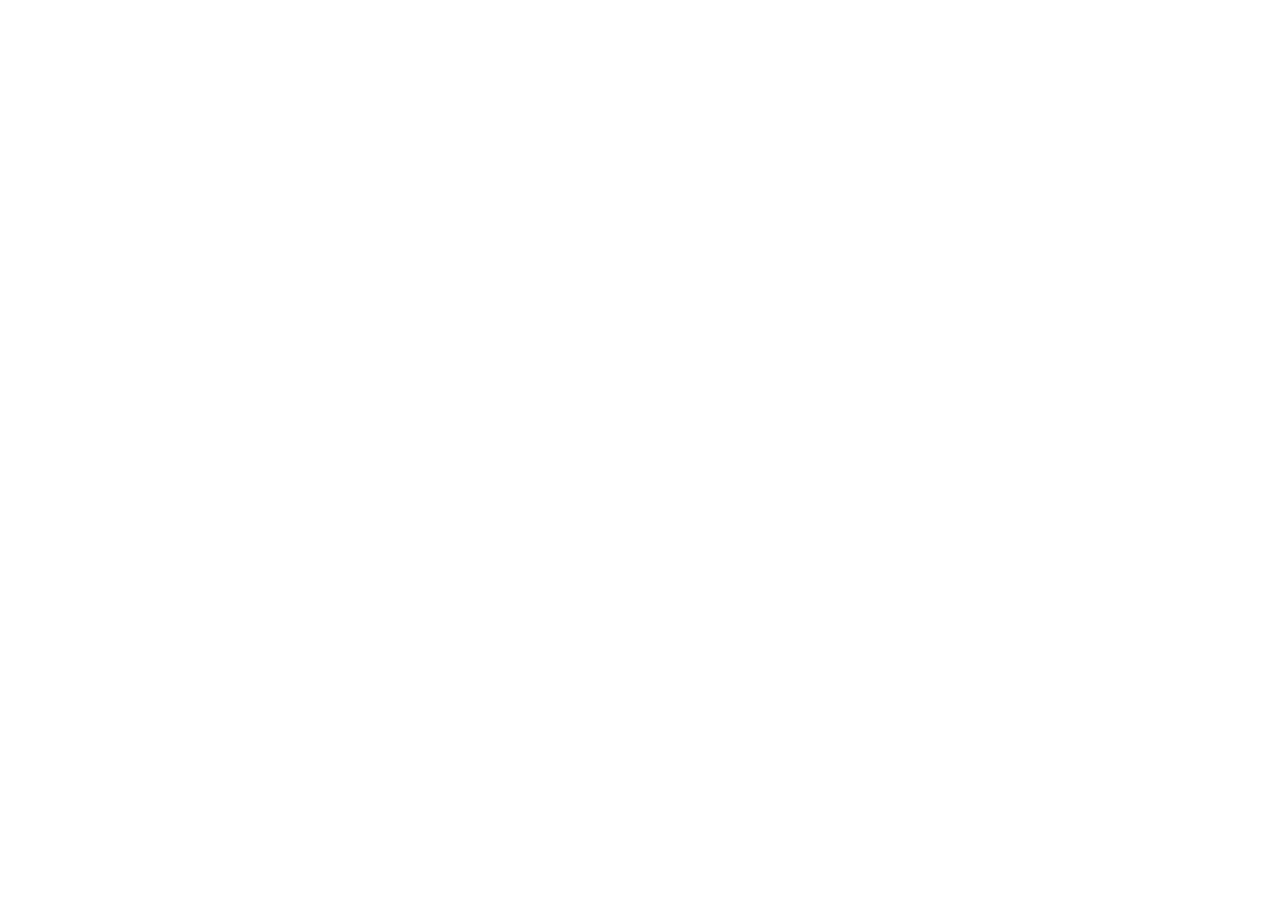
==== 4/index.html @ cce2f32e "Add files via upload" ====
<!doctype html>
<html lang="ko">
  <head>
    <meta charset="UTF-8" />
    <meta name="viewport" content="width=device-width, initial-scale=1.0, maximum-scale=1.0, user-scalable=no" />
    <title>청기백기 대작전 - 웹캠 포즈 게임</title>
    <meta name="description" content="웹캠으로 몸을 인식해서 즐기는 실시간 예능 스타일 청기백기 게임!" />
    <meta property="og:title" content="청기백기 대작전 - 웹캠 포즈 게임" />
    <meta property="og:description" content="웹캠으로 몸을 인식해서 즐기는 실시간 예능 스타일 청기백기 게임!" />
    <meta property="og:type" content="website" />
    <meta name="twitter:card" content="summary_large_image" />
    <link rel="preconnect" href="https://fonts.googleapis.com" />
    <link rel="preconnect" href="https://fonts.gstatic.com" crossorigin />
    <link
      href="https://fonts.googleapis.com/css2?family=Black+Han+Sans&family=Jua&display=swap"
      rel="stylesheet"
    />
    <script type="module" crossorigin src="/assets/index-h2Vyte7o.js"></script>
    <link rel="stylesheet" crossorigin href="/assets/index-Bbws4haW.css">
  </head>
  <body class="bg-slate-950 text-white antialiased overflow-hidden">
    <div id="root"></div>
  </body>
</html>
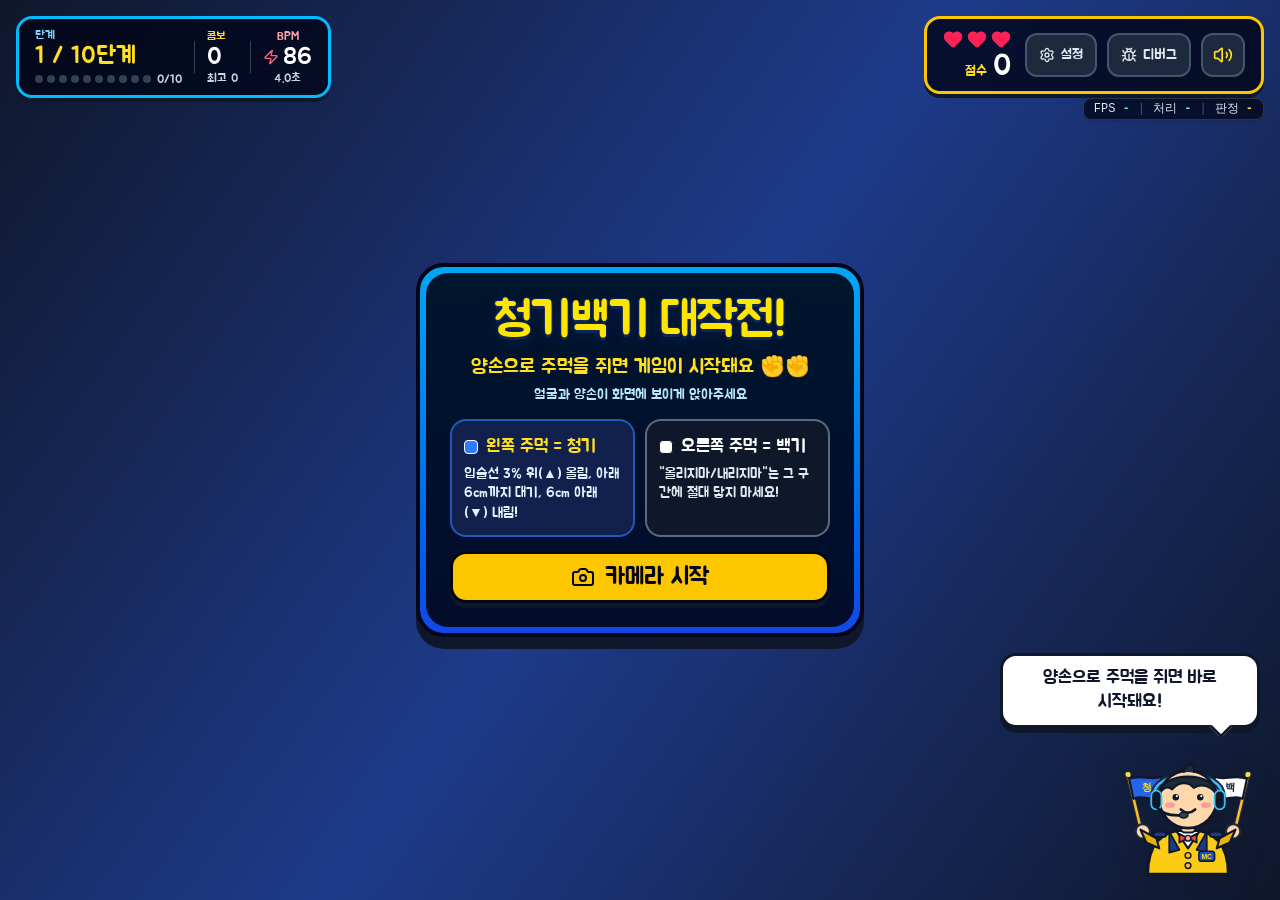
==== commit df7c363f: "Add files via upload" ====
--- a/4/index.html
+++ b/4/index.html
@@ -15,8 +15,8 @@
       href="https://fonts.googleapis.com/css2?family=Black+Han+Sans&family=Jua&display=swap"
       rel="stylesheet"
     />
-    <script type="module" crossorigin src="/assets/index-h2Vyte7o.js"></script>
-    <link rel="stylesheet" crossorigin href="/assets/index-Bbws4haW.css">
+    <script type="module" crossorigin src="./assets/index-h2Vyte7o.js"></script>
+    <link rel="stylesheet" crossorigin href="./assets/index-Bbws4haW.css">
   </head>
   <body class="bg-slate-950 text-white antialiased overflow-hidden">
     <div id="root"></div>
--- a/4/assets/index-Bbws4haW.css
+++ b/4/assets/index-Bbws4haW.css
@@ -0,0 +1,2 @@
+/*! tailwindcss v4.3.5 | MIT License | https://tailwindcss.com */
+@layer properties{@supports (((-webkit-hyphens:none)) and (not (margin-trim:block))) or ((-moz-orient:inline) and (not (color:rgb(from red r g b)))){*,:before,:after,::backdrop{--tw-scale-x:1;--tw-scale-y:1;--tw-scale-z:1;--tw-rotate-x:initial;--tw-rotate-y:initial;--tw-rotate-z:initial;--tw-skew-x:initial;--tw-skew-y:initial;--tw-space-y-reverse:0;--tw-border-style:solid;--tw-gradient-position:initial;--tw-gradient-from:#0000;--tw-gradient-via:#0000;--tw-gradient-to:#0000;--tw-gradient-stops:initial;--tw-gradient-via-stops:initial;--tw-gradient-from-position:0%;--tw-gradient-via-position:50%;--tw-gradient-to-position:100%;--tw-leading:initial;--tw-font-weight:initial;--tw-tracking:initial;--tw-ordinal:initial;--tw-slashed-zero:initial;--tw-numeric-figure:initial;--tw-numeric-spacing:initial;--tw-numeric-fraction:initial;--tw-shadow:0 0 #0000;--tw-shadow-color:initial;--tw-shadow-alpha:100%;--tw-inset-shadow:0 0 #0000;--tw-inset-shadow-color:initial;--tw-inset-shadow-alpha:100%;--tw-ring-color:initial;--tw-ring-shadow:0 0 #0000;--tw-inset-ring-color:initial;--tw-inset-ring-shadow:0 0 #0000;--tw-ring-inset:initial;--tw-ring-offset-width:0px;--tw-ring-offset-color:#fff;--tw-ring-offset-shadow:0 0 #0000;--tw-blur:initial;--tw-brightness:initial;--tw-contrast:initial;--tw-grayscale:initial;--tw-hue-rotate:initial;--tw-invert:initial;--tw-opacity:initial;--tw-saturate:initial;--tw-sepia:initial;--tw-drop-shadow:initial;--tw-drop-shadow-color:initial;--tw-drop-shadow-alpha:100%;--tw-drop-shadow-size:initial;--tw-backdrop-blur:initial;--tw-backdrop-brightness:initial;--tw-backdrop-contrast:initial;--tw-backdrop-grayscale:initial;--tw-backdrop-hue-rotate:initial;--tw-backdrop-invert:initial;--tw-backdrop-opacity:initial;--tw-backdrop-saturate:initial;--tw-backdrop-sepia:initial;--tw-duration:initial;--tw-translate-x:0;--tw-translate-y:0;--tw-translate-z:0}}}@layer theme{:root,:host{--font-sans:-apple-system, BlinkMacSystemFont, "Segoe UI", Roboto, "Helvetica Neue", "Noto Sans", Arial, sans-serif, "Apple Color Emoji", "Segoe UI Emoji", "Segoe UI Symbol", "Noto Color Emoji";--font-mono:ui-monospace, SFMono-Regular, Menlo, Monaco, Consolas, "Liberation Mono", "Courier New", monospace;--color-red-500:oklch(63.7% .237 25.331);--color-orange-400:oklch(75% .183 55.934);--color-orange-500:oklch(70.5% .213 47.604);--color-amber-200:oklch(92.4% .12 95.746);--color-amber-300:oklch(87.9% .169 91.605);--color-amber-400:oklch(82.8% .189 84.429);--color-amber-500:oklch(76.9% .188 70.08);--color-amber-950:oklch(27.9% .077 45.635);--color-yellow-300:oklch(90.5% .182 98.111);--color-yellow-400:oklch(85.2% .199 91.936);--color-lime-400:oklch(84.1% .238 128.85);--color-emerald-300:oklch(84.5% .143 164.978);--color-emerald-400:oklch(76.5% .177 163.223);--color-emerald-500:oklch(69.6% .17 162.48);--color-emerald-950:oklch(26.2% .051 172.552);--color-teal-200:oklch(91% .096 180.426);--color-teal-300:oklch(85.5% .138 181.071);--color-cyan-300:oklch(86.5% .127 207.078);--color-sky-100:oklch(95.1% .026 236.824);--color-sky-200:oklch(90.1% .058 230.902);--color-sky-300:oklch(82.8% .111 230.318);--color-sky-400:oklch(74.6% .16 232.661);--color-sky-500:oklch(68.5% .169 237.323);--color-sky-950:oklch(29.3% .066 243.157);--color-blue-400:oklch(70.7% .165 254.624);--color-blue-500:oklch(62.3% .214 259.815);--color-blue-600:oklch(54.6% .245 262.881);--color-blue-700:oklch(48.8% .243 264.376);--color-blue-950:oklch(28.2% .091 267.935);--color-rose-200:oklch(89.2% .058 10.001);--color-rose-300:oklch(81% .117 11.638);--color-rose-400:oklch(71.2% .194 13.428);--color-rose-500:oklch(64.5% .246 16.439);--color-rose-600:oklch(58.6% .253 17.585);--color-rose-700:oklch(51.4% .222 16.935);--color-rose-950:oklch(27.1% .105 12.094);--color-slate-100:oklch(96.8% .007 247.896);--color-slate-200:oklch(92.9% .013 255.508);--color-slate-300:oklch(86.9% .022 252.894);--color-slate-400:oklch(70.4% .04 256.788);--color-slate-600:oklch(44.6% .043 257.281);--color-slate-700:oklch(37.2% .044 257.287);--color-slate-800:oklch(27.9% .041 260.031);--color-slate-900:oklch(20.8% .042 265.755);--color-slate-950:oklch(12.9% .042 264.695);--color-white:#fff;--spacing:.25rem;--container-md:28rem;--text-xs:.75rem;--text-xs--line-height:calc(1 / .75);--text-sm:.875rem;--text-sm--line-height:calc(1.25 / .875);--text-base:1rem;--text-base--line-height:calc(1.5 / 1);--text-lg:1.125rem;--text-lg--line-height:calc(1.75 / 1.125);--text-xl:1.25rem;--text-xl--line-height:calc(1.75 / 1.25);--text-2xl:1.5rem;--text-2xl--line-height:calc(2 / 1.5);--text-3xl:1.875rem;--text-3xl--line-height:calc(2.25 / 1.875);--text-4xl:2.25rem;--text-4xl--line-height:calc(2.5 / 2.25);--text-5xl:3rem;--text-5xl--line-height:1;--text-6xl:3.75rem;--text-6xl--line-height:1;--text-7xl:4.5rem;--text-7xl--line-height:1;--text-8xl:6rem;--text-8xl--line-height:1;--font-weight-bold:700;--tracking-tight:-.025em;--tracking-wide:.025em;--leading-tight:1.25;--leading-snug:1.375;--radius-lg:.5rem;--radius-xl:.75rem;--radius-2xl:1rem;--radius-3xl:1.5rem;--animate-pulse:pulse 2s cubic-bezier(.4, 0, .6, 1) infinite;--blur-sm:8px;--blur-md:12px;--default-transition-duration:.15s;--default-transition-timing-function:cubic-bezier(.4, 0, .2, 1);--default-font-family:var(--font-sans);--default-mono-font-family:var(--font-mono)}}@layer base{*,:after,:before,::backdrop{box-sizing:border-box;border:0 solid;margin:0;padding:0}::file-selector-button{box-sizing:border-box;border:0 solid;margin:0;padding:0}html,:host{-webkit-text-size-adjust:100%;tab-size:4;line-height:1.5;font-family:var(--default-font-family,-apple-system, BlinkMacSystemFont, "Segoe UI", Roboto, "Helvetica Neue", "Noto Sans", Arial, sans-serif, "Apple Color Emoji", "Segoe UI Emoji", "Segoe UI Symbol", "Noto Color Emoji");font-feature-settings:var(--default-font-feature-settings,normal);font-variation-settings:var(--default-font-variation-settings,normal);-webkit-tap-highlight-color:transparent}hr{height:0;color:inherit;border-top-width:1px}abbr:where([title]){-webkit-text-decoration:underline dotted;text-decoration:underline dotted}h1,h2,h3,h4,h5,h6{font-size:inherit;font-weight:inherit}a{color:inherit;-webkit-text-decoration:inherit;-webkit-text-decoration:inherit;-webkit-text-decoration:inherit;-webkit-text-decoration:inherit;text-decoration:inherit}b,strong{font-weight:bolder}code,kbd,samp,pre{font-family:var(--default-mono-font-family,ui-monospace, SFMono-Regular, Menlo, Monaco, Consolas, "Liberation Mono", "Courier New", monospace);font-feature-settings:var(--default-mono-font-feature-settings,normal);font-variation-settings:var(--default-mono-font-variation-settings,normal);font-size:1em}small{font-size:80%}sub,sup{vertical-align:baseline;font-size:75%;line-height:0;position:relative}sub{bottom:-.25em}sup{top:-.5em}table{text-indent:0;border-color:inherit;border-collapse:collapse}:-moz-focusring:where(:not(iframe)){outline:auto}progress{vertical-align:baseline}summary{display:list-item}ol,ul,menu{list-style:none}img,svg,video,canvas,audio,iframe,embed,object{vertical-align:middle;display:block}img,video{max-width:100%;height:auto}button,input,select,optgroup,textarea{font:inherit;font-feature-settings:inherit;font-variation-settings:inherit;letter-spacing:inherit;color:inherit;opacity:1;background-color:#0000;border-radius:0}::file-selector-button{font:inherit;font-feature-settings:inherit;font-variation-settings:inherit;letter-spacing:inherit;color:inherit;opacity:1;background-color:#0000;border-radius:0}:where(select:is([multiple],[size])) optgroup{font-weight:bolder}:where(select:is([multiple],[size])) optgroup option{padding-inline-start:20px}::file-selector-button{margin-inline-end:4px}::placeholder{opacity:1}@supports (not ((-webkit-appearance:-apple-pay-button))) or (contain-intrinsic-size:1px){::placeholder{color:currentColor}@supports (color:color-mix(in lab, red, red)){::placeholder{color:color-mix(in oklab, currentcolor 50%, transparent)}}}textarea{resize:vertical}::-webkit-search-decoration{-webkit-appearance:none}::-webkit-date-and-time-value{min-height:1lh;text-align:inherit}::-webkit-datetime-edit{display:inline-flex}::-webkit-datetime-edit-fields-wrapper{padding:0}::-webkit-datetime-edit{padding-block:0}::-webkit-datetime-edit-year-field{padding-block:0}::-webkit-datetime-edit-month-field{padding-block:0}::-webkit-datetime-edit-day-field{padding-block:0}::-webkit-datetime-edit-hour-field{padding-block:0}::-webkit-datetime-edit-minute-field{padding-block:0}::-webkit-datetime-edit-second-field{padding-block:0}::-webkit-datetime-edit-millisecond-field{padding-block:0}::-webkit-datetime-edit-meridiem-field{padding-block:0}::-webkit-calendar-picker-indicator{line-height:1}:-moz-ui-invalid{box-shadow:none}button,input:where([type=button],[type=reset],[type=submit]){appearance:button}::file-selector-button{appearance:button}::-webkit-inner-spin-button{height:auto}::-webkit-outer-spin-button{height:auto}[hidden]:where(:not([hidden=until-found])){display:none!important}body{touch-action:manipulation;margin:0;padding:0;font-family:Jua,-apple-system,BlinkMacSystemFont,sans-serif;overflow:hidden}}@layer components;@layer utilities{.pointer-events-auto{pointer-events:auto}.pointer-events-none{pointer-events:none}.sr-only{clip-path:inset(50%);white-space:nowrap;border-width:0;width:1px;height:1px;margin:-1px;padding:0;position:absolute;overflow:hidden}.absolute{position:absolute}.relative{position:relative}.inset-0{inset:0}.inset-x-0{inset-inline:0}.top-0{top:0}.top-24{top:calc(var(--spacing) * 24)}.top-36{top:calc(var(--spacing) * 36)}.top-44{top:calc(var(--spacing) * 44)}.top-\[22rem\]{top:22rem}.right-2{right:calc(var(--spacing) * 2)}.right-3{right:calc(var(--spacing) * 3)}.right-7{right:calc(var(--spacing) * 7)}.-bottom-2\.5{bottom:calc(var(--spacing) * -2.5)}.bottom-2{bottom:calc(var(--spacing) * 2)}.z-20{z-index:20}.z-30{z-index:30}.z-40{z-index:40}.mx-auto{margin-inline:auto}.my-1{margin-block:var(--spacing)}.my-1\.5{margin-block:calc(var(--spacing) * 1.5)}.mt-0\.5{margin-top:calc(var(--spacing) * .5)}.mt-1{margin-top:var(--spacing)}.mt-2{margin-top:calc(var(--spacing) * 2)}.mr-0\.5{margin-right:calc(var(--spacing) * .5)}.mb-0\.5{margin-bottom:calc(var(--spacing) * .5)}.mb-1{margin-bottom:var(--spacing)}.mb-1\.5{margin-bottom:calc(var(--spacing) * 1.5)}.mb-2{margin-bottom:calc(var(--spacing) * 2)}.mb-3{margin-bottom:calc(var(--spacing) * 3)}.ml-0\.5{margin-left:calc(var(--spacing) * .5)}.block{display:block}.flex{display:flex}.grid{display:grid}.hidden{display:none}.inline-block{display:inline-block}.inline-flex{display:inline-flex}.h-1\.5{height:calc(var(--spacing) * 1.5)}.h-3{height:calc(var(--spacing) * 3)}.h-3\.5{height:calc(var(--spacing) * 3.5)}.h-4{height:calc(var(--spacing) * 4)}.h-5{height:calc(var(--spacing) * 5)}.h-6{height:calc(var(--spacing) * 6)}.h-7{height:calc(var(--spacing) * 7)}.h-8{height:calc(var(--spacing) * 8)}.h-9{height:calc(var(--spacing) * 9)}.h-14{height:calc(var(--spacing) * 14)}.h-16{height:calc(var(--spacing) * 16)}.h-24{height:calc(var(--spacing) * 24)}.h-dvh{height:100dvh}.h-full{height:100%}.h-px{height:1px}.max-h-60{max-height:calc(var(--spacing) * 60)}.max-h-\[66vh\]{max-height:66vh}.min-h-\[40px\]{min-height:40px}.min-h-\[46px\]{min-height:46px}.min-h-\[48px\]{min-height:48px}.min-h-\[52px\]{min-height:52px}.min-h-\[54px\]{min-height:54px}.w-1\.5{width:calc(var(--spacing) * 1.5)}.w-3\.5{width:calc(var(--spacing) * 3.5)}.w-4{width:calc(var(--spacing) * 4)}.w-5{width:calc(var(--spacing) * 5)}.w-6{width:calc(var(--spacing) * 6)}.w-7{width:calc(var(--spacing) * 7)}.w-8{width:calc(var(--spacing) * 8)}.w-9{width:calc(var(--spacing) * 9)}.w-14{width:calc(var(--spacing) * 14)}.w-16{width:calc(var(--spacing) * 16)}.w-24{width:calc(var(--spacing) * 24)}.w-76{width:calc(var(--spacing) * 76)}.w-\[88\%\]{width:88%}.w-\[min\(92vw\,420px\)\]{width:min(92vw,420px)}.w-full{width:100%}.w-px{width:1px}.w-screen{width:100vw}.max-w-\[180px\]{max-width:180px}.max-w-\[440px\]{max-width:440px}.max-w-\[640px\]{max-width:640px}.max-w-\[1440px\]{max-width:1440px}.max-w-md{max-width:var(--container-md)}.min-w-\[40px\]{min-width:40px}.min-w-\[54px\]{min-width:54px}.flex-1{flex:1}.shrink-0{flex-shrink:0}.scale-90{--tw-scale-x:90%;--tw-scale-y:90%;--tw-scale-z:90%;scale:var(--tw-scale-x) var(--tw-scale-y)}.scale-100{--tw-scale-x:100%;--tw-scale-y:100%;--tw-scale-z:100%;scale:var(--tw-scale-x) var(--tw-scale-y)}.scale-125{--tw-scale-x:125%;--tw-scale-y:125%;--tw-scale-z:125%;scale:var(--tw-scale-x) var(--tw-scale-y)}.-rotate-90{rotate:-90deg}.rotate-45{rotate:45deg}.transform{transform:var(--tw-rotate-x, ) var(--tw-rotate-y, ) var(--tw-rotate-z, ) var(--tw-skew-x, ) var(--tw-skew-y, )}.animate-pulse{animation:var(--animate-pulse)}.cursor-pointer{cursor:pointer}.grid-cols-2{grid-template-columns:repeat(2,minmax(0,1fr))}.grid-cols-3{grid-template-columns:repeat(3,minmax(0,1fr))}.flex-col{flex-direction:column}.flex-wrap{flex-wrap:wrap}.items-baseline{align-items:baseline}.items-center{align-items:center}.items-end{align-items:flex-end}.items-start{align-items:flex-start}.justify-between{justify-content:space-between}.justify-center{justify-content:center}.gap-0\.5{gap:calc(var(--spacing) * .5)}.gap-1{gap:var(--spacing)}.gap-1\.5{gap:calc(var(--spacing) * 1.5)}.gap-2{gap:calc(var(--spacing) * 2)}.gap-2\.5{gap:calc(var(--spacing) * 2.5)}.gap-3{gap:calc(var(--spacing) * 3)}.gap-3\.5{gap:calc(var(--spacing) * 3.5)}:where(.space-y-0\.5>:not(:last-child)){--tw-space-y-reverse:0;margin-block-start:calc(calc(var(--spacing) * .5) * var(--tw-space-y-reverse));margin-block-end:calc(calc(var(--spacing) * .5) * calc(1 - var(--tw-space-y-reverse)))}:where(.space-y-1>:not(:last-child)){--tw-space-y-reverse:0;margin-block-start:calc(var(--spacing) * var(--tw-space-y-reverse));margin-block-end:calc(var(--spacing) * calc(1 - var(--tw-space-y-reverse)))}:where(.space-y-1\.5>:not(:last-child)){--tw-space-y-reverse:0;margin-block-start:calc(calc(var(--spacing) * 1.5) * var(--tw-space-y-reverse));margin-block-end:calc(calc(var(--spacing) * 1.5) * calc(1 - var(--tw-space-y-reverse)))}:where(.space-y-3>:not(:last-child)){--tw-space-y-reverse:0;margin-block-start:calc(calc(var(--spacing) * 3) * var(--tw-space-y-reverse));margin-block-end:calc(calc(var(--spacing) * 3) * calc(1 - var(--tw-space-y-reverse)))}.truncate{text-overflow:ellipsis;white-space:nowrap;overflow:hidden}.overflow-hidden{overflow:hidden}.overflow-visible{overflow:visible}.overflow-y-auto{overflow-y:auto}.rounded{border-radius:.25rem}.rounded-2xl{border-radius:var(--radius-2xl)}.rounded-3xl{border-radius:var(--radius-3xl)}.rounded-\[22px\]{border-radius:22px}.rounded-\[28px\]{border-radius:28px}.rounded-full{border-radius:2147483647px}.rounded-lg{border-radius:var(--radius-lg)}.rounded-xl{border-radius:var(--radius-xl)}.border{border-style:var(--tw-border-style);border-width:1px}.border-2{border-style:var(--tw-border-style);border-width:2px}.border-\[3px\]{border-style:var(--tw-border-style);border-width:3px}.border-\[4px\]{border-style:var(--tw-border-style);border-width:4px}.border-r-\[3px\]{border-right-style:var(--tw-border-style);border-right-width:3px}.border-b-\[3px\]{border-bottom-style:var(--tw-border-style);border-bottom-width:3px}.border-amber-400{border-color:var(--color-amber-400)}.border-amber-400\/60{border-color:#fcbb0099}@supports (color:color-mix(in lab, red, red)){.border-amber-400\/60{border-color:color-mix(in oklab, var(--color-amber-400) 60%, transparent)}}.border-amber-500{border-color:var(--color-amber-500)}.border-blue-500\/60{border-color:#3080ff99}@supports (color:color-mix(in lab, red, red)){.border-blue-500\/60{border-color:color-mix(in oklab, var(--color-blue-500) 60%, transparent)}}.border-emerald-400{border-color:var(--color-emerald-400)}.border-emerald-400\/60{border-color:#00d29499}@supports (color:color-mix(in lab, red, red)){.border-emerald-400\/60{border-color:color-mix(in oklab, var(--color-emerald-400) 60%, transparent)}}.border-emerald-500{border-color:var(--color-emerald-500)}.border-emerald-500\/50{border-color:#00bb7f80}@supports (color:color-mix(in lab, red, red)){.border-emerald-500\/50{border-color:color-mix(in oklab, var(--color-emerald-500) 50%, transparent)}}.border-emerald-500\/60{border-color:#00bb7f99}@supports (color:color-mix(in lab, red, red)){.border-emerald-500\/60{border-color:color-mix(in oklab, var(--color-emerald-500) 60%, transparent)}}.border-rose-400{border-color:var(--color-rose-400)}.border-rose-500{border-color:var(--color-rose-500)}.border-rose-500\/60{border-color:#ff235799}@supports (color:color-mix(in lab, red, red)){.border-rose-500\/60{border-color:color-mix(in oklab, var(--color-rose-500) 60%, transparent)}}.border-rose-600{border-color:var(--color-rose-600)}.border-sky-400{border-color:var(--color-sky-400)}.border-sky-400\/70{border-color:#00bcfeb3}@supports (color:color-mix(in lab, red, red)){.border-sky-400\/70{border-color:color-mix(in oklab, var(--color-sky-400) 70%, transparent)}}.border-sky-400\/80{border-color:#00bcfecc}@supports (color:color-mix(in lab, red, red)){.border-sky-400\/80{border-color:color-mix(in oklab, var(--color-sky-400) 80%, transparent)}}.border-slate-400\/60{border-color:#90a1b999}@supports (color:color-mix(in lab, red, red)){.border-slate-400\/60{border-color:color-mix(in oklab, var(--color-slate-400) 60%, transparent)}}.border-slate-600{border-color:var(--color-slate-600)}.border-slate-700{border-color:var(--color-slate-700)}.border-slate-700\/80{border-color:#314158cc}@supports (color:color-mix(in lab, red, red)){.border-slate-700\/80{border-color:color-mix(in oklab, var(--color-slate-700) 80%, transparent)}}.border-slate-800{border-color:var(--color-slate-800)}.border-slate-900{border-color:var(--color-slate-900)}.border-slate-950{border-color:var(--color-slate-950)}.border-white{border-color:var(--color-white)}.border-yellow-400{border-color:var(--color-yellow-400)}.border-yellow-400\/70{border-color:#fac800b3}@supports (color:color-mix(in lab, red, red)){.border-yellow-400\/70{border-color:color-mix(in oklab, var(--color-yellow-400) 70%, transparent)}}.bg-amber-400{background-color:var(--color-amber-400)}.bg-amber-950\/50{background-color:#46190180}@supports (color:color-mix(in lab, red, red)){.bg-amber-950\/50{background-color:color-mix(in oklab, var(--color-amber-950) 50%, transparent)}}.bg-amber-950\/90{background-color:#461901e6}@supports (color:color-mix(in lab, red, red)){.bg-amber-950\/90{background-color:color-mix(in oklab, var(--color-amber-950) 90%, transparent)}}.bg-blue-500{background-color:var(--color-blue-500)}.bg-blue-600{background-color:var(--color-blue-600)}.bg-blue-950\/80{background-color:#162456cc}@supports (color:color-mix(in lab, red, red)){.bg-blue-950\/80{background-color:color-mix(in oklab, var(--color-blue-950) 80%, transparent)}}.bg-emerald-400{background-color:var(--color-emerald-400)}.bg-emerald-500{background-color:var(--color-emerald-500)}.bg-emerald-500\/20{background-color:#00bb7f33}@supports (color:color-mix(in lab, red, red)){.bg-emerald-500\/20{background-color:color-mix(in oklab, var(--color-emerald-500) 20%, transparent)}}.bg-emerald-950\/50{background-color:#002c2280}@supports (color:color-mix(in lab, red, red)){.bg-emerald-950\/50{background-color:color-mix(in oklab, var(--color-emerald-950) 50%, transparent)}}.bg-emerald-950\/90{background-color:#002c22e6}@supports (color:color-mix(in lab, red, red)){.bg-emerald-950\/90{background-color:color-mix(in oklab, var(--color-emerald-950) 90%, transparent)}}.bg-rose-500{background-color:var(--color-rose-500)}.bg-rose-600{background-color:var(--color-rose-600)}.bg-rose-950\/55{background-color:#4d02188c}@supports (color:color-mix(in lab, red, red)){.bg-rose-950\/55{background-color:color-mix(in oklab, var(--color-rose-950) 55%, transparent)}}.bg-rose-950\/90{background-color:#4d0218e6}@supports (color:color-mix(in lab, red, red)){.bg-rose-950\/90{background-color:color-mix(in oklab, var(--color-rose-950) 90%, transparent)}}.bg-rose-950\/95{background-color:#4d0218f2}@supports (color:color-mix(in lab, red, red)){.bg-rose-950\/95{background-color:color-mix(in oklab, var(--color-rose-950) 95%, transparent)}}.bg-sky-950\/90{background-color:#052f4ae6}@supports (color:color-mix(in lab, red, red)){.bg-sky-950\/90{background-color:color-mix(in oklab, var(--color-sky-950) 90%, transparent)}}.bg-slate-700{background-color:var(--color-slate-700)}.bg-slate-800{background-color:var(--color-slate-800)}.bg-slate-900{background-color:var(--color-slate-900)}.bg-slate-900\/80{background-color:#0f172bcc}@supports (color:color-mix(in lab, red, red)){.bg-slate-900\/80{background-color:color-mix(in oklab, var(--color-slate-900) 80%, transparent)}}.bg-slate-900\/90{background-color:#0f172be6}@supports (color:color-mix(in lab, red, red)){.bg-slate-900\/90{background-color:color-mix(in oklab, var(--color-slate-900) 90%, transparent)}}.bg-slate-950{background-color:var(--color-slate-950)}.bg-slate-950\/55{background-color:#0206188c}@supports (color:color-mix(in lab, red, red)){.bg-slate-950\/55{background-color:color-mix(in oklab, var(--color-slate-950) 55%, transparent)}}.bg-slate-950\/65{background-color:#020618a6}@supports (color:color-mix(in lab, red, red)){.bg-slate-950\/65{background-color:color-mix(in oklab, var(--color-slate-950) 65%, transparent)}}.bg-slate-950\/75{background-color:#020618bf}@supports (color:color-mix(in lab, red, red)){.bg-slate-950\/75{background-color:color-mix(in oklab, var(--color-slate-950) 75%, transparent)}}.bg-slate-950\/80{background-color:#020618cc}@supports (color:color-mix(in lab, red, red)){.bg-slate-950\/80{background-color:color-mix(in oklab, var(--color-slate-950) 80%, transparent)}}.bg-slate-950\/85{background-color:#020618d9}@supports (color:color-mix(in lab, red, red)){.bg-slate-950\/85{background-color:color-mix(in oklab, var(--color-slate-950) 85%, transparent)}}.bg-slate-950\/90{background-color:#020618e6}@supports (color:color-mix(in lab, red, red)){.bg-slate-950\/90{background-color:color-mix(in oklab, var(--color-slate-950) 90%, transparent)}}.bg-slate-950\/95{background-color:#020618f2}@supports (color:color-mix(in lab, red, red)){.bg-slate-950\/95{background-color:color-mix(in oklab, var(--color-slate-950) 95%, transparent)}}.bg-white{background-color:var(--color-white)}.bg-yellow-300{background-color:var(--color-yellow-300)}.bg-yellow-400{background-color:var(--color-yellow-400)}.bg-gradient-to-b{--tw-gradient-position:to bottom in oklab;background-image:linear-gradient(var(--tw-gradient-stops))}.bg-gradient-to-br{--tw-gradient-position:to bottom right in oklab;background-image:linear-gradient(var(--tw-gradient-stops))}.bg-gradient-to-r{--tw-gradient-position:to right in oklab;background-image:linear-gradient(var(--tw-gradient-stops))}.from-amber-400{--tw-gradient-from:var(--color-amber-400);--tw-gradient-stops:var(--tw-gradient-via-stops,var(--tw-gradient-position), var(--tw-gradient-from) var(--tw-gradient-from-position), var(--tw-gradient-to) var(--tw-gradient-to-position))}.from-emerald-400{--tw-gradient-from:var(--color-emerald-400);--tw-gradient-stops:var(--tw-gradient-via-stops,var(--tw-gradient-position), var(--tw-gradient-from) var(--tw-gradient-from-position), var(--tw-gradient-to) var(--tw-gradient-to-position))}.from-red-500{--tw-gradient-from:var(--color-red-500);--tw-gradient-stops:var(--tw-gradient-via-stops,var(--tw-gradient-position), var(--tw-gradient-from) var(--tw-gradient-from-position), var(--tw-gradient-to) var(--tw-gradient-to-position))}.from-sky-400{--tw-gradient-from:var(--color-sky-400);--tw-gradient-stops:var(--tw-gradient-via-stops,var(--tw-gradient-position), var(--tw-gradient-from) var(--tw-gradient-from-position), var(--tw-gradient-to) var(--tw-gradient-to-position))}.from-sky-500{--tw-gradient-from:var(--color-sky-500);--tw-gradient-stops:var(--tw-gradient-via-stops,var(--tw-gradient-position), var(--tw-gradient-from) var(--tw-gradient-from-position), var(--tw-gradient-to) var(--tw-gradient-to-position))}.from-yellow-300{--tw-gradient-from:var(--color-yellow-300);--tw-gradient-stops:var(--tw-gradient-via-stops,var(--tw-gradient-position), var(--tw-gradient-from) var(--tw-gradient-from-position), var(--tw-gradient-to) var(--tw-gradient-to-position))}.from-yellow-400{--tw-gradient-from:var(--color-yellow-400);--tw-gradient-stops:var(--tw-gradient-via-stops,var(--tw-gradient-position), var(--tw-gradient-from) var(--tw-gradient-from-position), var(--tw-gradient-to) var(--tw-gradient-to-position))}.via-amber-400{--tw-gradient-via:var(--color-amber-400);--tw-gradient-via-stops:var(--tw-gradient-position), var(--tw-gradient-from) var(--tw-gradient-from-position), var(--tw-gradient-via) var(--tw-gradient-via-position), var(--tw-gradient-to) var(--tw-gradient-to-position);--tw-gradient-stops:var(--tw-gradient-via-stops)}.to-amber-500{--tw-gradient-to:var(--color-amber-500);--tw-gradient-stops:var(--tw-gradient-via-stops,var(--tw-gradient-position), var(--tw-gradient-from) var(--tw-gradient-from-position), var(--tw-gradient-to) var(--tw-gradient-to-position))}.to-blue-700{--tw-gradient-to:var(--color-blue-700);--tw-gradient-stops:var(--tw-gradient-via-stops,var(--tw-gradient-position), var(--tw-gradient-from) var(--tw-gradient-from-position), var(--tw-gradient-to) var(--tw-gradient-to-position))}.to-cyan-300{--tw-gradient-to:var(--color-cyan-300);--tw-gradient-stops:var(--tw-gradient-via-stops,var(--tw-gradient-position), var(--tw-gradient-from) var(--tw-gradient-from-position), var(--tw-gradient-to) var(--tw-gradient-to-position))}.to-lime-400{--tw-gradient-to:var(--color-lime-400);--tw-gradient-stops:var(--tw-gradient-via-stops,var(--tw-gradient-position), var(--tw-gradient-from) var(--tw-gradient-from-position), var(--tw-gradient-to) var(--tw-gradient-to-position))}.to-orange-400{--tw-gradient-to:var(--color-orange-400);--tw-gradient-stops:var(--tw-gradient-via-stops,var(--tw-gradient-position), var(--tw-gradient-from) var(--tw-gradient-from-position), var(--tw-gradient-to) var(--tw-gradient-to-position))}.to-orange-500{--tw-gradient-to:var(--color-orange-500);--tw-gradient-stops:var(--tw-gradient-via-stops,var(--tw-gradient-position), var(--tw-gradient-from) var(--tw-gradient-from-position), var(--tw-gradient-to) var(--tw-gradient-to-position))}.to-teal-300{--tw-gradient-to:var(--color-teal-300);--tw-gradient-stops:var(--tw-gradient-via-stops,var(--tw-gradient-position), var(--tw-gradient-from) var(--tw-gradient-from-position), var(--tw-gradient-to) var(--tw-gradient-to-position))}.fill-rose-500{fill:var(--color-rose-500)}.fill-slate-700{fill:var(--color-slate-700)}.p-1\.5{padding:calc(var(--spacing) * 1.5)}.p-2\.5{padding:calc(var(--spacing) * 2.5)}.p-3{padding:calc(var(--spacing) * 3)}.p-4{padding:calc(var(--spacing) * 4)}.p-5{padding:calc(var(--spacing) * 5)}.px-1\.5{padding-inline:calc(var(--spacing) * 1.5)}.px-2{padding-inline:calc(var(--spacing) * 2)}.px-2\.5{padding-inline:calc(var(--spacing) * 2.5)}.px-3{padding-inline:calc(var(--spacing) * 3)}.px-3\.5{padding-inline:calc(var(--spacing) * 3.5)}.px-4{padding-inline:calc(var(--spacing) * 4)}.px-5{padding-inline:calc(var(--spacing) * 5)}.px-7{padding-inline:calc(var(--spacing) * 7)}.py-0\.5{padding-block:calc(var(--spacing) * .5)}.py-1{padding-block:var(--spacing)}.py-1\.5{padding-block:calc(var(--spacing) * 1.5)}.py-2{padding-block:calc(var(--spacing) * 2)}.py-2\.5{padding-block:calc(var(--spacing) * 2.5)}.py-3{padding-block:calc(var(--spacing) * 3)}.py-5{padding-block:calc(var(--spacing) * 5)}.pt-1{padding-top:var(--spacing)}.text-center{text-align:center}.text-left{text-align:left}.text-right{text-align:right}.font-mono{font-family:var(--font-mono)}.font-sans{font-family:var(--font-sans)}.text-2xl{font-size:var(--text-2xl);line-height:var(--tw-leading,var(--text-2xl--line-height))}.text-3xl{font-size:var(--text-3xl);line-height:var(--tw-leading,var(--text-3xl--line-height))}.text-4xl{font-size:var(--text-4xl);line-height:var(--tw-leading,var(--text-4xl--line-height))}.text-6xl{font-size:var(--text-6xl);line-height:var(--tw-leading,var(--text-6xl--line-height))}.text-7xl{font-size:var(--text-7xl);line-height:var(--tw-leading,var(--text-7xl--line-height))}.text-base{font-size:var(--text-base);line-height:var(--tw-leading,var(--text-base--line-height))}.text-lg{font-size:var(--text-lg);line-height:var(--tw-leading,var(--text-lg--line-height))}.text-sm{font-size:var(--text-sm);line-height:var(--tw-leading,var(--text-sm--line-height))}.text-xl{font-size:var(--text-xl);line-height:var(--tw-leading,var(--text-xl--line-height))}.text-xs{font-size:var(--text-xs);line-height:var(--tw-leading,var(--text-xs--line-height))}.text-\[10px\]{font-size:10px}.text-\[11px\]{font-size:11px}.text-\[110px\]{font-size:110px}.leading-none{--tw-leading:1;line-height:1}.leading-snug{--tw-leading:var(--leading-snug);line-height:var(--leading-snug)}.leading-tight{--tw-leading:var(--leading-tight);line-height:var(--leading-tight)}.font-bold{--tw-font-weight:var(--font-weight-bold);font-weight:var(--font-weight-bold)}.tracking-tight{--tw-tracking:var(--tracking-tight);letter-spacing:var(--tracking-tight)}.tracking-wide{--tw-tracking:var(--tracking-wide);letter-spacing:var(--tracking-wide)}.break-words{overflow-wrap:break-word}.break-keep{word-break:keep-all}.whitespace-nowrap{white-space:nowrap}.text-amber-200{color:var(--color-amber-200)}.text-amber-300{color:var(--color-amber-300)}.text-blue-400{color:var(--color-blue-400)}.text-emerald-300{color:var(--color-emerald-300)}.text-rose-200{color:var(--color-rose-200)}.text-rose-300{color:var(--color-rose-300)}.text-rose-400{color:var(--color-rose-400)}.text-rose-500{color:var(--color-rose-500)}.text-rose-700{color:var(--color-rose-700)}.text-sky-100{color:var(--color-sky-100)}.text-sky-200{color:var(--color-sky-200)}.text-sky-300{color:var(--color-sky-300)}.text-slate-100{color:var(--color-slate-100)}.text-slate-200{color:var(--color-slate-200)}.text-slate-300{color:var(--color-slate-300)}.text-slate-400{color:var(--color-slate-400)}.text-slate-600{color:var(--color-slate-600)}.text-slate-900{color:var(--color-slate-900)}.text-slate-950{color:var(--color-slate-950)}.text-white{color:var(--color-white)}.text-yellow-300{color:var(--color-yellow-300)}.tabular-nums{--tw-numeric-spacing:tabular-nums;font-variant-numeric:var(--tw-ordinal, ) var(--tw-slashed-zero, ) var(--tw-numeric-figure, ) var(--tw-numeric-spacing, ) var(--tw-numeric-fraction, )}.antialiased{-webkit-font-smoothing:antialiased;-moz-osx-font-smoothing:grayscale}.accent-amber-400{accent-color:var(--color-amber-400)}.accent-emerald-400{accent-color:var(--color-emerald-400)}.shadow{--tw-shadow:0 1px 3px 0 var(--tw-shadow-color,#0000001a), 0 1px 2px -1px var(--tw-shadow-color,#0000001a);box-shadow:var(--tw-inset-shadow), var(--tw-inset-ring-shadow), var(--tw-ring-offset-shadow), var(--tw-ring-shadow), var(--tw-shadow)}.shadow-\[0_3px_0_\#0f172a\]{--tw-shadow:0 3px 0 var(--tw-shadow-color,#0f172a);box-shadow:var(--tw-inset-shadow), var(--tw-inset-ring-shadow), var(--tw-ring-offset-shadow), var(--tw-ring-shadow), var(--tw-shadow)}.shadow-\[0_4px_0_\#0f172a\]{--tw-shadow:0 4px 0 var(--tw-shadow-color,#0f172a);box-shadow:var(--tw-inset-shadow), var(--tw-inset-ring-shadow), var(--tw-ring-offset-shadow), var(--tw-ring-shadow), var(--tw-shadow)}.shadow-\[0_5px_0_\#0f172a\]{--tw-shadow:0 5px 0 var(--tw-shadow-color,#0f172a);box-shadow:var(--tw-inset-shadow), var(--tw-inset-ring-shadow), var(--tw-ring-offset-shadow), var(--tw-ring-shadow), var(--tw-shadow)}.shadow-\[0_6px_0_\#0f172a\]{--tw-shadow:0 6px 0 var(--tw-shadow-color,#0f172a);box-shadow:var(--tw-inset-shadow), var(--tw-inset-ring-shadow), var(--tw-ring-offset-shadow), var(--tw-ring-shadow), var(--tw-shadow)}.shadow-\[0_8px_0_\#0f172a\]{--tw-shadow:0 8px 0 var(--tw-shadow-color,#0f172a);box-shadow:var(--tw-inset-shadow), var(--tw-inset-ring-shadow), var(--tw-ring-offset-shadow), var(--tw-ring-shadow), var(--tw-shadow)}.shadow-\[0_10px_0_\#0f172a\]{--tw-shadow:0 10px 0 var(--tw-shadow-color,#0f172a);box-shadow:var(--tw-inset-shadow), var(--tw-inset-ring-shadow), var(--tw-ring-offset-shadow), var(--tw-ring-shadow), var(--tw-shadow)}.shadow-\[0_12px_0_\#0f172a\]{--tw-shadow:0 12px 0 var(--tw-shadow-color,#0f172a);box-shadow:var(--tw-inset-shadow), var(--tw-inset-ring-shadow), var(--tw-ring-offset-shadow), var(--tw-ring-shadow), var(--tw-shadow)}.shadow-inner{--tw-shadow:inset 0 2px 4px 0 var(--tw-shadow-color,#0000000d);box-shadow:var(--tw-inset-shadow), var(--tw-inset-ring-shadow), var(--tw-ring-offset-shadow), var(--tw-ring-shadow), var(--tw-shadow)}.shadow-lg{--tw-shadow:0 10px 15px -3px var(--tw-shadow-color,#0000001a), 0 4px 6px -4px var(--tw-shadow-color,#0000001a);box-shadow:var(--tw-inset-shadow), var(--tw-inset-ring-shadow), var(--tw-ring-offset-shadow), var(--tw-ring-shadow), var(--tw-shadow)}.shadow-xl{--tw-shadow:0 20px 25px -5px var(--tw-shadow-color,#0000001a), 0 8px 10px -6px var(--tw-shadow-color,#0000001a);box-shadow:var(--tw-inset-shadow), var(--tw-inset-ring-shadow), var(--tw-ring-offset-shadow), var(--tw-ring-shadow), var(--tw-shadow)}.drop-shadow-\[0_2px_2px_rgba\(0\,0\,0\,0\.9\)\]{--tw-drop-shadow-size:drop-shadow(0 2px 2px var(--tw-drop-shadow-color,#000000e6));--tw-drop-shadow:var(--tw-drop-shadow-size);filter:var(--tw-blur, ) var(--tw-brightness, ) var(--tw-contrast, ) var(--tw-grayscale, ) var(--tw-hue-rotate, ) var(--tw-invert, ) var(--tw-saturate, ) var(--tw-sepia, ) var(--tw-drop-shadow, )}.drop-shadow-\[0_3px_6px_rgba\(0\,0\,0\,0\.9\)\]{--tw-drop-shadow-size:drop-shadow(0 3px 6px var(--tw-drop-shadow-color,#000000e6));--tw-drop-shadow:var(--tw-drop-shadow-size);filter:var(--tw-blur, ) var(--tw-brightness, ) var(--tw-contrast, ) var(--tw-grayscale, ) var(--tw-hue-rotate, ) var(--tw-invert, ) var(--tw-saturate, ) var(--tw-sepia, ) var(--tw-drop-shadow, )}.drop-shadow-\[0_6px_12px_rgba\(15\,23\,42\,0\.5\)\]{--tw-drop-shadow-size:drop-shadow(0 6px 12px var(--tw-drop-shadow-color,#0f172a80));--tw-drop-shadow:var(--tw-drop-shadow-size);filter:var(--tw-blur, ) var(--tw-brightness, ) var(--tw-contrast, ) var(--tw-grayscale, ) var(--tw-hue-rotate, ) var(--tw-invert, ) var(--tw-saturate, ) var(--tw-sepia, ) var(--tw-drop-shadow, )}.backdrop-blur-md{--tw-backdrop-blur:blur(var(--blur-md));-webkit-backdrop-filter:var(--tw-backdrop-blur, ) var(--tw-backdrop-brightness, ) var(--tw-backdrop-contrast, ) var(--tw-backdrop-grayscale, ) var(--tw-backdrop-hue-rotate, ) var(--tw-backdrop-invert, ) var(--tw-backdrop-opacity, ) var(--tw-backdrop-saturate, ) var(--tw-backdrop-sepia, );backdrop-filter:var(--tw-backdrop-blur, ) var(--tw-backdrop-brightness, ) var(--tw-backdrop-contrast, ) var(--tw-backdrop-grayscale, ) var(--tw-backdrop-hue-rotate, ) var(--tw-backdrop-invert, ) var(--tw-backdrop-opacity, ) var(--tw-backdrop-saturate, ) var(--tw-backdrop-sepia, )}.backdrop-blur-sm{--tw-backdrop-blur:blur(var(--blur-sm));-webkit-backdrop-filter:var(--tw-backdrop-blur, ) var(--tw-backdrop-brightness, ) var(--tw-backdrop-contrast, ) var(--tw-backdrop-grayscale, ) var(--tw-backdrop-hue-rotate, ) var(--tw-backdrop-invert, ) var(--tw-backdrop-opacity, ) var(--tw-backdrop-saturate, ) var(--tw-backdrop-sepia, );backdrop-filter:var(--tw-backdrop-blur, ) var(--tw-backdrop-brightness, ) var(--tw-backdrop-contrast, ) var(--tw-backdrop-grayscale, ) var(--tw-backdrop-hue-rotate, ) var(--tw-backdrop-invert, ) var(--tw-backdrop-opacity, ) var(--tw-backdrop-saturate, ) var(--tw-backdrop-sepia, )}.transition-all{transition-property:all;transition-timing-function:var(--tw-ease,var(--default-transition-timing-function));transition-duration:var(--tw-duration,var(--default-transition-duration))}.transition-colors{transition-property:color,background-color,border-color,outline-color,text-decoration-color,fill,stroke,--tw-gradient-from,--tw-gradient-via,--tw-gradient-to;transition-timing-function:var(--tw-ease,var(--default-transition-timing-function));transition-duration:var(--tw-duration,var(--default-transition-duration))}.transition-transform{transition-property:transform,translate,scale,rotate;transition-timing-function:var(--tw-ease,var(--default-transition-timing-function));transition-duration:var(--tw-duration,var(--default-transition-duration))}.duration-100{--tw-duration:.1s;transition-duration:.1s}.duration-150{--tw-duration:.15s;transition-duration:.15s}.duration-200{--tw-duration:.2s;transition-duration:.2s}.select-none{-webkit-user-select:none;user-select:none}@media (hover:hover){.hover\:bg-amber-300:hover{background-color:var(--color-amber-300)}.hover\:bg-slate-700:hover{background-color:var(--color-slate-700)}.hover\:bg-yellow-300:hover{background-color:var(--color-yellow-300)}.hover\:from-emerald-300:hover{--tw-gradient-from:var(--color-emerald-300);--tw-gradient-stops:var(--tw-gradient-via-stops,var(--tw-gradient-position), var(--tw-gradient-from) var(--tw-gradient-from-position), var(--tw-gradient-to) var(--tw-gradient-to-position))}.hover\:to-teal-200:hover{--tw-gradient-to:var(--color-teal-200);--tw-gradient-stops:var(--tw-gradient-via-stops,var(--tw-gradient-position), var(--tw-gradient-from) var(--tw-gradient-from-position), var(--tw-gradient-to) var(--tw-gradient-to-position))}}.focus\:border-amber-400:focus{border-color:var(--color-amber-400)}.focus\:border-emerald-400:focus{border-color:var(--color-emerald-400)}.focus\:outline-none:focus{--tw-outline-style:none;outline-style:none}.active\:translate-y-0\.5:active{--tw-translate-y:calc(var(--spacing) * .5);translate:var(--tw-translate-x) var(--tw-translate-y)}@media (width>=40rem){.sm\:top-28{top:calc(var(--spacing) * 28)}.sm\:top-\[22rem\]{top:22rem}.sm\:right-5{right:calc(var(--spacing) * 5)}.sm\:bottom-5{bottom:calc(var(--spacing) * 5)}.sm\:mr-1{margin-right:var(--spacing)}.sm\:mb-2{margin-bottom:calc(var(--spacing) * 2)}.sm\:inline{display:inline}.sm\:h-2{height:calc(var(--spacing) * 2)}.sm\:h-3\.5{height:calc(var(--spacing) * 3.5)}.sm\:h-4{height:calc(var(--spacing) * 4)}.sm\:h-5{height:calc(var(--spacing) * 5)}.sm\:h-6{height:calc(var(--spacing) * 6)}.sm\:h-36{height:calc(var(--spacing) * 36)}.sm\:min-h-\[44px\]{min-height:44px}.sm\:w-2{width:calc(var(--spacing) * 2)}.sm\:w-4{width:calc(var(--spacing) * 4)}.sm\:w-5{width:calc(var(--spacing) * 5)}.sm\:w-6{width:calc(var(--spacing) * 6)}.sm\:w-36{width:calc(var(--spacing) * 36)}.sm\:w-92{width:calc(var(--spacing) * 92)}.sm\:max-w-\[260px\]{max-width:260px}.sm\:min-w-\[44px\]{min-width:44px}.sm\:gap-1{gap:var(--spacing)}.sm\:gap-2{gap:calc(var(--spacing) * 2)}.sm\:gap-2\.5{gap:calc(var(--spacing) * 2.5)}.sm\:gap-3{gap:calc(var(--spacing) * 3)}.sm\:p-3{padding:calc(var(--spacing) * 3)}.sm\:p-3\.5{padding:calc(var(--spacing) * 3.5)}.sm\:p-4{padding:calc(var(--spacing) * 4)}.sm\:p-6{padding:calc(var(--spacing) * 6)}.sm\:px-3{padding-inline:calc(var(--spacing) * 3)}.sm\:px-4{padding-inline:calc(var(--spacing) * 4)}.sm\:px-5{padding-inline:calc(var(--spacing) * 5)}.sm\:px-6{padding-inline:calc(var(--spacing) * 6)}.sm\:px-10{padding-inline:calc(var(--spacing) * 10)}.sm\:py-1\.5{padding-block:calc(var(--spacing) * 1.5)}.sm\:py-2\.5{padding-block:calc(var(--spacing) * 2.5)}.sm\:py-3{padding-block:calc(var(--spacing) * 3)}.sm\:py-7{padding-block:calc(var(--spacing) * 7)}.sm\:text-2xl{font-size:var(--text-2xl);line-height:var(--tw-leading,var(--text-2xl--line-height))}.sm\:text-3xl{font-size:var(--text-3xl);line-height:var(--tw-leading,var(--text-3xl--line-height))}.sm\:text-4xl{font-size:var(--text-4xl);line-height:var(--tw-leading,var(--text-4xl--line-height))}.sm\:text-5xl{font-size:var(--text-5xl);line-height:var(--tw-leading,var(--text-5xl--line-height))}.sm\:text-6xl{font-size:var(--text-6xl);line-height:var(--tw-leading,var(--text-6xl--line-height))}.sm\:text-8xl{font-size:var(--text-8xl);line-height:var(--tw-leading,var(--text-8xl--line-height))}.sm\:text-base{font-size:var(--text-base);line-height:var(--tw-leading,var(--text-base--line-height))}.sm\:text-lg{font-size:var(--text-lg);line-height:var(--tw-leading,var(--text-lg--line-height))}.sm\:text-sm{font-size:var(--text-sm);line-height:var(--tw-leading,var(--text-sm--line-height))}.sm\:text-xl{font-size:var(--text-xl);line-height:var(--tw-leading,var(--text-xl--line-height))}.sm\:text-xs{font-size:var(--text-xs);line-height:var(--tw-leading,var(--text-xs--line-height))}.sm\:text-\[11px\]{font-size:11px}.sm\:text-\[110px\]{font-size:110px}.sm\:text-\[160px\]{font-size:160px}}@media (width>=48rem){.md\:order-1{order:1}.md\:order-2{order:2}.md\:order-3{order:3}.md\:contents{display:contents}.md\:flex-1{flex:1}.md\:flex-row{flex-direction:row}.md\:items-start{align-items:flex-start}.md\:justify-between{justify-content:space-between}}}.font-display{font-family:Black Han Sans,Jua,sans-serif}.font-cute{font-family:Jua,sans-serif}.variety-subtitle-yellow{color:#ffe600;-webkit-text-stroke:2.5px #0f2557;paint-order:stroke fill;text-shadow:0 3px #0f2557,0 6px 14px #0f25578c}.variety-subtitle-blue{color:#fff;-webkit-text-stroke:2.5px #1d4ed8;paint-order:stroke fill;text-shadow:0 3px #1e3a8a,0 6px 14px #1e3a8a80}.variety-subtitle-red{color:#ffdf00;-webkit-text-stroke:3.5px #dc2626;paint-order:stroke fill;text-shadow:0 4px #991b1b,0 8px 20px #991b1ba6}.variety-subtitle-perfect{color:#ffe600;-webkit-text-stroke:3px #1d4ed8;paint-order:stroke fill;text-shadow:0 4px #1e3a8a,0 10px 24px #2563eba6}.variety-subtitle-great{color:#6ee7b7;-webkit-text-stroke:3px #065f46;paint-order:stroke fill;text-shadow:0 4px #064e3b,0 8px 20px #064e3b99}.variety-subtitle-good{color:#93c5fd;-webkit-text-stroke:3px #1e40af;paint-order:stroke fill;text-shadow:0 4px #1e3a8a,0 8px 20px #1e3a8a8c}@keyframes pop-judgment{0%{opacity:0;transform:scale(.35)rotate(-6deg)}45%{opacity:1;transform:scale(1.16)rotate(2deg)}70%{transform:scale(.96)rotate(-1deg)}to{opacity:1;transform:scale(1)rotate(0)}}@keyframes shake-ttang{0%,to{transform:translate(0)rotate(0)scale(1)}15%{transform:translate(-14px)rotate(-4deg)scale(1.08)}30%{transform:translate(12px)rotate(4deg)scale(1.08)}45%{transform:translate(-10px)rotate(-3deg)scale(1.04)}60%{transform:translate(8px)rotate(2deg)scale(1.02)}75%{transform:translate(-4px)rotate(-1deg)scale(1)}}@keyframes mc-bounce{0%,to{transform:translateY(0)}50%{transform:translateY(-6px)}}.animate-pop-judgment{animation:.34s cubic-bezier(.22,1,.36,1) forwards pop-judgment}.animate-shake-ttang{animation:.48s ease-out forwards shake-ttang}.animate-mc-bounce{animation:.65s ease-in-out infinite mc-bounce}@media (prefers-reduced-motion:reduce){.animate-pop-judgment,.animate-shake-ttang,.animate-mc-bounce{animation:none!important}}@property --tw-scale-x{syntax:"*";inherits:false;initial-value:1}@property --tw-scale-y{syntax:"*";inherits:false;initial-value:1}@property --tw-scale-z{syntax:"*";inherits:false;initial-value:1}@property --tw-rotate-x{syntax:"*";inherits:false}@property --tw-rotate-y{syntax:"*";inherits:false}@property --tw-rotate-z{syntax:"*";inherits:false}@property --tw-skew-x{syntax:"*";inherits:false}@property --tw-skew-y{syntax:"*";inherits:false}@property --tw-space-y-reverse{syntax:"*";inherits:false;initial-value:0}@property --tw-border-style{syntax:"*";inherits:false;initial-value:solid}@property --tw-gradient-position{syntax:"*";inherits:false}@property --tw-gradient-from{syntax:"<color>";inherits:false;initial-value:#0000}@property --tw-gradient-via{syntax:"<color>";inherits:false;initial-value:#0000}@property --tw-gradient-to{syntax:"<color>";inherits:false;initial-value:#0000}@property --tw-gradient-stops{syntax:"*";inherits:false}@property --tw-gradient-via-stops{syntax:"*";inherits:false}@property --tw-gradient-from-position{syntax:"<length-percentage>";inherits:false;initial-value:0%}@property --tw-gradient-via-position{syntax:"<length-percentage>";inherits:false;initial-value:50%}@property --tw-gradient-to-position{syntax:"<length-percentage>";inherits:false;initial-value:100%}@property --tw-leading{syntax:"*";inherits:false}@property --tw-font-weight{syntax:"*";inherits:false}@property --tw-tracking{syntax:"*";inherits:false}@property --tw-ordinal{syntax:"*";inherits:false}@property --tw-slashed-zero{syntax:"*";inherits:false}@property --tw-numeric-figure{syntax:"*";inherits:false}@property --tw-numeric-spacing{syntax:"*";inherits:false}@property --tw-numeric-fraction{syntax:"*";inherits:false}@property --tw-shadow{syntax:"*";inherits:false;initial-value:0 0 #0000}@property --tw-shadow-color{syntax:"*";inherits:false}@property --tw-shadow-alpha{syntax:"<percentage>";inherits:false;initial-value:100%}@property --tw-inset-shadow{syntax:"*";inherits:false;initial-value:0 0 #0000}@property --tw-inset-shadow-color{syntax:"*";inherits:false}@property --tw-inset-shadow-alpha{syntax:"<percentage>";inherits:false;initial-value:100%}@property --tw-ring-color{syntax:"*";inherits:false}@property --tw-ring-shadow{syntax:"*";inherits:false;initial-value:0 0 #0000}@property --tw-inset-ring-color{syntax:"*";inherits:false}@property --tw-inset-ring-shadow{syntax:"*";inherits:false;initial-value:0 0 #0000}@property --tw-ring-inset{syntax:"*";inherits:false}@property --tw-ring-offset-width{syntax:"<length>";inherits:false;initial-value:0}@property --tw-ring-offset-color{syntax:"*";inherits:false;initial-value:#fff}@property --tw-ring-offset-shadow{syntax:"*";inherits:false;initial-value:0 0 #0000}@property --tw-blur{syntax:"*";inherits:false}@property --tw-brightness{syntax:"*";inherits:false}@property --tw-contrast{syntax:"*";inherits:false}@property --tw-grayscale{syntax:"*";inherits:false}@property --tw-hue-rotate{syntax:"*";inherits:false}@property --tw-invert{syntax:"*";inherits:false}@property --tw-opacity{syntax:"*";inherits:false}@property --tw-saturate{syntax:"*";inherits:false}@property --tw-sepia{syntax:"*";inherits:false}@property --tw-drop-shadow{syntax:"*";inherits:false}@property --tw-drop-shadow-color{syntax:"*";inherits:false}@property --tw-drop-shadow-alpha{syntax:"<percentage>";inherits:false;initial-value:100%}@property --tw-drop-shadow-size{syntax:"*";inherits:false}@property --tw-backdrop-blur{syntax:"*";inherits:false}@property --tw-backdrop-brightness{syntax:"*";inherits:false}@property --tw-backdrop-contrast{syntax:"*";inherits:false}@property --tw-backdrop-grayscale{syntax:"*";inherits:false}@property --tw-backdrop-hue-rotate{syntax:"*";inherits:false}@property --tw-backdrop-invert{syntax:"*";inherits:false}@property --tw-backdrop-opacity{syntax:"*";inherits:false}@property --tw-backdrop-saturate{syntax:"*";inherits:false}@property --tw-backdrop-sepia{syntax:"*";inherits:false}@property --tw-duration{syntax:"*";inherits:false}@property --tw-translate-x{syntax:"*";inherits:false;initial-value:0}@property --tw-translate-y{syntax:"*";inherits:false;initial-value:0}@property --tw-translate-z{syntax:"*";inherits:false;initial-value:0}@keyframes pulse{50%{opacity:.5}}
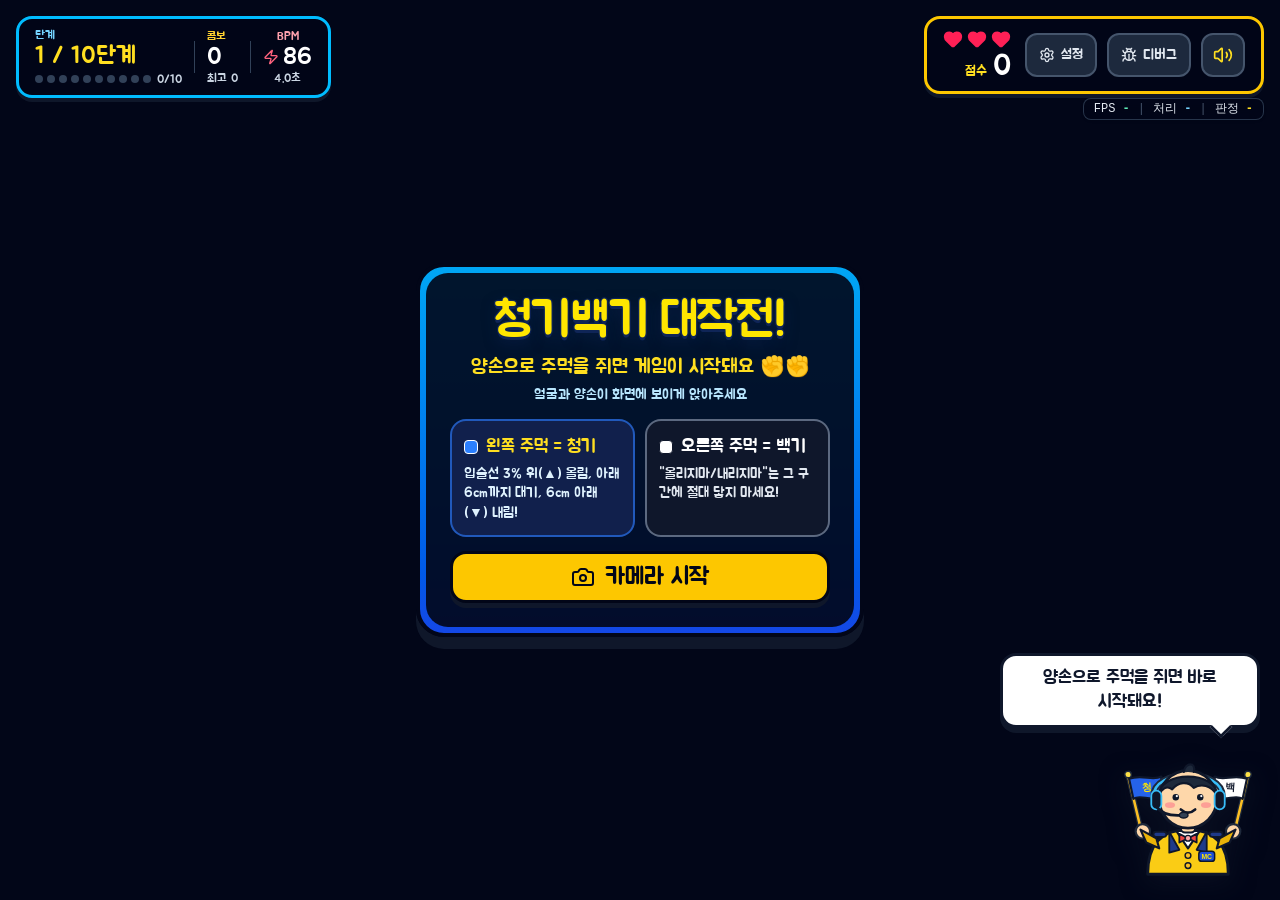
==== commit b23c14ff: "Add files via upload" ====
--- a/4/index.html
+++ b/4/index.html
@@ -15,8 +15,8 @@
       href="https://fonts.googleapis.com/css2?family=Black+Han+Sans&family=Jua&display=swap"
       rel="stylesheet"
     />
-    <script type="module" crossorigin src="./assets/index-h2Vyte7o.js"></script>
-    <link rel="stylesheet" crossorigin href="./assets/index-Bbws4haW.css">
+    <script type="module" crossorigin src="./assets/index-CQ0f2p3v.js"></script>
+    <link rel="stylesheet" crossorigin href="./assets/index-C-eOA3To.css">
   </head>
   <body class="bg-slate-950 text-white antialiased overflow-hidden">
     <div id="root"></div>
--- a/4/assets/index-C-eOA3To.css
+++ b/4/assets/index-C-eOA3To.css
@@ -0,0 +1,2 @@
+/*! tailwindcss v4.3.5 | MIT License | https://tailwindcss.com */
+@layer properties{@supports (((-webkit-hyphens:none)) and (not (margin-trim:block))) or ((-moz-orient:inline) and (not (color:rgb(from red r g b)))){*,:before,:after,::backdrop{--tw-scale-x:1;--tw-scale-y:1;--tw-scale-z:1;--tw-rotate-x:initial;--tw-rotate-y:initial;--tw-rotate-z:initial;--tw-skew-x:initial;--tw-skew-y:initial;--tw-space-y-reverse:0;--tw-border-style:solid;--tw-gradient-position:initial;--tw-gradient-from:#0000;--tw-gradient-via:#0000;--tw-gradient-to:#0000;--tw-gradient-stops:initial;--tw-gradient-via-stops:initial;--tw-gradient-from-position:0%;--tw-gradient-via-position:50%;--tw-gradient-to-position:100%;--tw-leading:initial;--tw-font-weight:initial;--tw-tracking:initial;--tw-ordinal:initial;--tw-slashed-zero:initial;--tw-numeric-figure:initial;--tw-numeric-spacing:initial;--tw-numeric-fraction:initial;--tw-shadow:0 0 #0000;--tw-shadow-color:initial;--tw-shadow-alpha:100%;--tw-inset-shadow:0 0 #0000;--tw-inset-shadow-color:initial;--tw-inset-shadow-alpha:100%;--tw-ring-color:initial;--tw-ring-shadow:0 0 #0000;--tw-inset-ring-color:initial;--tw-inset-ring-shadow:0 0 #0000;--tw-ring-inset:initial;--tw-ring-offset-width:0px;--tw-ring-offset-color:#fff;--tw-ring-offset-shadow:0 0 #0000;--tw-blur:initial;--tw-brightness:initial;--tw-contrast:initial;--tw-grayscale:initial;--tw-hue-rotate:initial;--tw-invert:initial;--tw-opacity:initial;--tw-saturate:initial;--tw-sepia:initial;--tw-drop-shadow:initial;--tw-drop-shadow-color:initial;--tw-drop-shadow-alpha:100%;--tw-drop-shadow-size:initial;--tw-backdrop-blur:initial;--tw-backdrop-brightness:initial;--tw-backdrop-contrast:initial;--tw-backdrop-grayscale:initial;--tw-backdrop-hue-rotate:initial;--tw-backdrop-invert:initial;--tw-backdrop-opacity:initial;--tw-backdrop-saturate:initial;--tw-backdrop-sepia:initial;--tw-duration:initial;--tw-translate-x:0;--tw-translate-y:0;--tw-translate-z:0}}}@layer theme{:root,:host{--font-sans:-apple-system, BlinkMacSystemFont, "Segoe UI", Roboto, "Helvetica Neue", "Noto Sans", Arial, sans-serif, "Apple Color Emoji", "Segoe UI Emoji", "Segoe UI Symbol", "Noto Color Emoji";--font-mono:ui-monospace, SFMono-Regular, Menlo, Monaco, Consolas, "Liberation Mono", "Courier New", monospace;--color-red-500:oklch(63.7% .237 25.331);--color-orange-400:oklch(75% .183 55.934);--color-orange-500:oklch(70.5% .213 47.604);--color-amber-200:oklch(92.4% .12 95.746);--color-amber-300:oklch(87.9% .169 91.605);--color-amber-400:oklch(82.8% .189 84.429);--color-amber-500:oklch(76.9% .188 70.08);--color-amber-950:oklch(27.9% .077 45.635);--color-yellow-300:oklch(90.5% .182 98.111);--color-yellow-400:oklch(85.2% .199 91.936);--color-lime-400:oklch(84.1% .238 128.85);--color-emerald-300:oklch(84.5% .143 164.978);--color-emerald-400:oklch(76.5% .177 163.223);--color-emerald-500:oklch(69.6% .17 162.48);--color-emerald-950:oklch(26.2% .051 172.552);--color-teal-200:oklch(91% .096 180.426);--color-teal-300:oklch(85.5% .138 181.071);--color-cyan-300:oklch(86.5% .127 207.078);--color-sky-100:oklch(95.1% .026 236.824);--color-sky-200:oklch(90.1% .058 230.902);--color-sky-300:oklch(82.8% .111 230.318);--color-sky-400:oklch(74.6% .16 232.661);--color-sky-500:oklch(68.5% .169 237.323);--color-sky-950:oklch(29.3% .066 243.157);--color-blue-400:oklch(70.7% .165 254.624);--color-blue-500:oklch(62.3% .214 259.815);--color-blue-600:oklch(54.6% .245 262.881);--color-blue-700:oklch(48.8% .243 264.376);--color-blue-950:oklch(28.2% .091 267.935);--color-rose-100:oklch(94.1% .03 12.58);--color-rose-200:oklch(89.2% .058 10.001);--color-rose-300:oklch(81% .117 11.638);--color-rose-400:oklch(71.2% .194 13.428);--color-rose-500:oklch(64.5% .246 16.439);--color-rose-600:oklch(58.6% .253 17.585);--color-rose-700:oklch(51.4% .222 16.935);--color-rose-800:oklch(45.5% .188 13.697);--color-rose-950:oklch(27.1% .105 12.094);--color-slate-100:oklch(96.8% .007 247.896);--color-slate-200:oklch(92.9% .013 255.508);--color-slate-300:oklch(86.9% .022 252.894);--color-slate-400:oklch(70.4% .04 256.788);--color-slate-600:oklch(44.6% .043 257.281);--color-slate-700:oklch(37.2% .044 257.287);--color-slate-800:oklch(27.9% .041 260.031);--color-slate-900:oklch(20.8% .042 265.755);--color-slate-950:oklch(12.9% .042 264.695);--color-white:#fff;--spacing:.25rem;--container-sm:24rem;--container-md:28rem;--text-xs:.75rem;--text-xs--line-height:calc(1 / .75);--text-sm:.875rem;--text-sm--line-height:calc(1.25 / .875);--text-base:1rem;--text-base--line-height:calc(1.5 / 1);--text-lg:1.125rem;--text-lg--line-height:calc(1.75 / 1.125);--text-xl:1.25rem;--text-xl--line-height:calc(1.75 / 1.25);--text-2xl:1.5rem;--text-2xl--line-height:calc(2 / 1.5);--text-3xl:1.875rem;--text-3xl--line-height:calc(2.25 / 1.875);--text-4xl:2.25rem;--text-4xl--line-height:calc(2.5 / 2.25);--text-5xl:3rem;--text-5xl--line-height:1;--text-6xl:3.75rem;--text-6xl--line-height:1;--text-7xl:4.5rem;--text-7xl--line-height:1;--text-8xl:6rem;--text-8xl--line-height:1;--font-weight-bold:700;--tracking-tight:-.025em;--tracking-wide:.025em;--leading-tight:1.25;--leading-snug:1.375;--radius-lg:.5rem;--radius-xl:.75rem;--radius-2xl:1rem;--radius-3xl:1.5rem;--animate-pulse:pulse 2s cubic-bezier(.4, 0, .6, 1) infinite;--blur-sm:8px;--blur-md:12px;--default-transition-duration:.15s;--default-transition-timing-function:cubic-bezier(.4, 0, .2, 1);--default-font-family:var(--font-sans);--default-mono-font-family:var(--font-mono)}}@layer base{*,:after,:before,::backdrop{box-sizing:border-box;border:0 solid;margin:0;padding:0}::file-selector-button{box-sizing:border-box;border:0 solid;margin:0;padding:0}html,:host{-webkit-text-size-adjust:100%;tab-size:4;line-height:1.5;font-family:var(--default-font-family,-apple-system, BlinkMacSystemFont, "Segoe UI", Roboto, "Helvetica Neue", "Noto Sans", Arial, sans-serif, "Apple Color Emoji", "Segoe UI Emoji", "Segoe UI Symbol", "Noto Color Emoji");font-feature-settings:var(--default-font-feature-settings,normal);font-variation-settings:var(--default-font-variation-settings,normal);-webkit-tap-highlight-color:transparent}hr{height:0;color:inherit;border-top-width:1px}abbr:where([title]){-webkit-text-decoration:underline dotted;text-decoration:underline dotted}h1,h2,h3,h4,h5,h6{font-size:inherit;font-weight:inherit}a{color:inherit;-webkit-text-decoration:inherit;-webkit-text-decoration:inherit;-webkit-text-decoration:inherit;-webkit-text-decoration:inherit;text-decoration:inherit}b,strong{font-weight:bolder}code,kbd,samp,pre{font-family:var(--default-mono-font-family,ui-monospace, SFMono-Regular, Menlo, Monaco, Consolas, "Liberation Mono", "Courier New", monospace);font-feature-settings:var(--default-mono-font-feature-settings,normal);font-variation-settings:var(--default-mono-font-variation-settings,normal);font-size:1em}small{font-size:80%}sub,sup{vertical-align:baseline;font-size:75%;line-height:0;position:relative}sub{bottom:-.25em}sup{top:-.5em}table{text-indent:0;border-color:inherit;border-collapse:collapse}:-moz-focusring:where(:not(iframe)){outline:auto}progress{vertical-align:baseline}summary{display:list-item}ol,ul,menu{list-style:none}img,svg,video,canvas,audio,iframe,embed,object{vertical-align:middle;display:block}img,video{max-width:100%;height:auto}button,input,select,optgroup,textarea{font:inherit;font-feature-settings:inherit;font-variation-settings:inherit;letter-spacing:inherit;color:inherit;opacity:1;background-color:#0000;border-radius:0}::file-selector-button{font:inherit;font-feature-settings:inherit;font-variation-settings:inherit;letter-spacing:inherit;color:inherit;opacity:1;background-color:#0000;border-radius:0}:where(select:is([multiple],[size])) optgroup{font-weight:bolder}:where(select:is([multiple],[size])) optgroup option{padding-inline-start:20px}::file-selector-button{margin-inline-end:4px}::placeholder{opacity:1}@supports (not ((-webkit-appearance:-apple-pay-button))) or (contain-intrinsic-size:1px){::placeholder{color:currentColor}@supports (color:color-mix(in lab, red, red)){::placeholder{color:color-mix(in oklab, currentcolor 50%, transparent)}}}textarea{resize:vertical}::-webkit-search-decoration{-webkit-appearance:none}::-webkit-date-and-time-value{min-height:1lh;text-align:inherit}::-webkit-datetime-edit{display:inline-flex}::-webkit-datetime-edit-fields-wrapper{padding:0}::-webkit-datetime-edit{padding-block:0}::-webkit-datetime-edit-year-field{padding-block:0}::-webkit-datetime-edit-month-field{padding-block:0}::-webkit-datetime-edit-day-field{padding-block:0}::-webkit-datetime-edit-hour-field{padding-block:0}::-webkit-datetime-edit-minute-field{padding-block:0}::-webkit-datetime-edit-second-field{padding-block:0}::-webkit-datetime-edit-millisecond-field{padding-block:0}::-webkit-datetime-edit-meridiem-field{padding-block:0}::-webkit-calendar-picker-indicator{line-height:1}:-moz-ui-invalid{box-shadow:none}button,input:where([type=button],[type=reset],[type=submit]){appearance:button}::file-selector-button{appearance:button}::-webkit-inner-spin-button{height:auto}::-webkit-outer-spin-button{height:auto}[hidden]:where(:not([hidden=until-found])){display:none!important}body{touch-action:manipulation;margin:0;padding:0;font-family:Jua,-apple-system,BlinkMacSystemFont,sans-serif;overflow:hidden}}@layer components;@layer utilities{.pointer-events-auto{pointer-events:auto}.pointer-events-none{pointer-events:none}.absolute{position:absolute}.relative{position:relative}.inset-0{inset:0}.inset-x-0{inset-inline:0}.top-0{top:0}.top-24{top:calc(var(--spacing) * 24)}.top-36{top:calc(var(--spacing) * 36)}.top-44{top:calc(var(--spacing) * 44)}.top-\[25rem\]{top:25rem}.right-2{right:calc(var(--spacing) * 2)}.right-3{right:calc(var(--spacing) * 3)}.right-7{right:calc(var(--spacing) * 7)}.-bottom-2\.5{bottom:calc(var(--spacing) * -2.5)}.bottom-2{bottom:calc(var(--spacing) * 2)}.z-20{z-index:20}.z-30{z-index:30}.z-40{z-index:40}.z-50{z-index:50}.mx-auto{margin-inline:auto}.my-1{margin-block:var(--spacing)}.my-1\.5{margin-block:calc(var(--spacing) * 1.5)}.mt-0\.5{margin-top:calc(var(--spacing) * .5)}.mt-1{margin-top:var(--spacing)}.mt-2{margin-top:calc(var(--spacing) * 2)}.mr-0\.5{margin-right:calc(var(--spacing) * .5)}.mb-0\.5{margin-bottom:calc(var(--spacing) * .5)}.mb-1{margin-bottom:var(--spacing)}.mb-1\.5{margin-bottom:calc(var(--spacing) * 1.5)}.mb-2{margin-bottom:calc(var(--spacing) * 2)}.mb-3{margin-bottom:calc(var(--spacing) * 3)}.ml-0\.5{margin-left:calc(var(--spacing) * .5)}.block{display:block}.flex{display:flex}.grid{display:grid}.hidden{display:none}.inline-block{display:inline-block}.inline-flex{display:inline-flex}.h-1\.5{height:calc(var(--spacing) * 1.5)}.h-3{height:calc(var(--spacing) * 3)}.h-3\.5{height:calc(var(--spacing) * 3.5)}.h-4{height:calc(var(--spacing) * 4)}.h-5{height:calc(var(--spacing) * 5)}.h-6{height:calc(var(--spacing) * 6)}.h-7{height:calc(var(--spacing) * 7)}.h-8{height:calc(var(--spacing) * 8)}.h-9{height:calc(var(--spacing) * 9)}.h-14{height:calc(var(--spacing) * 14)}.h-16{height:calc(var(--spacing) * 16)}.h-24{height:calc(var(--spacing) * 24)}.h-dvh{height:100dvh}.h-full{height:100%}.h-px{height:1px}.max-h-60{max-height:calc(var(--spacing) * 60)}.max-h-\[68vh\]{max-height:68vh}.min-h-\[40px\]{min-height:40px}.min-h-\[42px\]{min-height:42px}.min-h-\[46px\]{min-height:46px}.min-h-\[48px\]{min-height:48px}.min-h-\[52px\]{min-height:52px}.min-h-\[54px\]{min-height:54px}.w-1\.5{width:calc(var(--spacing) * 1.5)}.w-3\.5{width:calc(var(--spacing) * 3.5)}.w-4{width:calc(var(--spacing) * 4)}.w-5{width:calc(var(--spacing) * 5)}.w-6{width:calc(var(--spacing) * 6)}.w-7{width:calc(var(--spacing) * 7)}.w-8{width:calc(var(--spacing) * 8)}.w-9{width:calc(var(--spacing) * 9)}.w-14{width:calc(var(--spacing) * 14)}.w-16{width:calc(var(--spacing) * 16)}.w-24{width:calc(var(--spacing) * 24)}.w-80{width:calc(var(--spacing) * 80)}.w-\[88\%\]{width:88%}.w-\[min\(92vw\,420px\)\]{width:min(92vw,420px)}.w-full{width:100%}.w-px{width:1px}.w-screen{width:100vw}.max-w-\[180px\]{max-width:180px}.max-w-\[440px\]{max-width:440px}.max-w-\[640px\]{max-width:640px}.max-w-\[1440px\]{max-width:1440px}.max-w-md{max-width:var(--container-md)}.max-w-sm{max-width:var(--container-sm)}.min-w-\[40px\]{min-width:40px}.min-w-\[54px\]{min-width:54px}.flex-1{flex:1}.shrink-0{flex-shrink:0}.scale-90{--tw-scale-x:90%;--tw-scale-y:90%;--tw-scale-z:90%;scale:var(--tw-scale-x) var(--tw-scale-y)}.scale-100{--tw-scale-x:100%;--tw-scale-y:100%;--tw-scale-z:100%;scale:var(--tw-scale-x) var(--tw-scale-y)}.scale-125{--tw-scale-x:125%;--tw-scale-y:125%;--tw-scale-z:125%;scale:var(--tw-scale-x) var(--tw-scale-y)}.-scale-x-100{--tw-scale-x:calc(100% * -1);scale:var(--tw-scale-x) var(--tw-scale-y)}.-rotate-90{rotate:-90deg}.rotate-45{rotate:45deg}.transform{transform:var(--tw-rotate-x, ) var(--tw-rotate-y, ) var(--tw-rotate-z, ) var(--tw-skew-x, ) var(--tw-skew-y, )}.animate-pulse{animation:var(--animate-pulse)}.cursor-pointer{cursor:pointer}.grid-cols-2{grid-template-columns:repeat(2,minmax(0,1fr))}.grid-cols-3{grid-template-columns:repeat(3,minmax(0,1fr))}.flex-col{flex-direction:column}.flex-wrap{flex-wrap:wrap}.items-baseline{align-items:baseline}.items-center{align-items:center}.items-end{align-items:flex-end}.items-start{align-items:flex-start}.justify-between{justify-content:space-between}.justify-center{justify-content:center}.gap-0\.5{gap:calc(var(--spacing) * .5)}.gap-1{gap:var(--spacing)}.gap-1\.5{gap:calc(var(--spacing) * 1.5)}.gap-2{gap:calc(var(--spacing) * 2)}.gap-2\.5{gap:calc(var(--spacing) * 2.5)}.gap-3{gap:calc(var(--spacing) * 3)}.gap-3\.5{gap:calc(var(--spacing) * 3.5)}.gap-4{gap:calc(var(--spacing) * 4)}:where(.space-y-0\.5>:not(:last-child)){--tw-space-y-reverse:0;margin-block-start:calc(calc(var(--spacing) * .5) * var(--tw-space-y-reverse));margin-block-end:calc(calc(var(--spacing) * .5) * calc(1 - var(--tw-space-y-reverse)))}:where(.space-y-1>:not(:last-child)){--tw-space-y-reverse:0;margin-block-start:calc(var(--spacing) * var(--tw-space-y-reverse));margin-block-end:calc(var(--spacing) * calc(1 - var(--tw-space-y-reverse)))}:where(.space-y-1\.5>:not(:last-child)){--tw-space-y-reverse:0;margin-block-start:calc(calc(var(--spacing) * 1.5) * var(--tw-space-y-reverse));margin-block-end:calc(calc(var(--spacing) * 1.5) * calc(1 - var(--tw-space-y-reverse)))}:where(.space-y-3>:not(:last-child)){--tw-space-y-reverse:0;margin-block-start:calc(calc(var(--spacing) * 3) * var(--tw-space-y-reverse));margin-block-end:calc(calc(var(--spacing) * 3) * calc(1 - var(--tw-space-y-reverse)))}.truncate{text-overflow:ellipsis;white-space:nowrap;overflow:hidden}.overflow-hidden{overflow:hidden}.overflow-visible{overflow:visible}.overflow-y-auto{overflow-y:auto}.rounded{border-radius:.25rem}.rounded-2xl{border-radius:var(--radius-2xl)}.rounded-3xl{border-radius:var(--radius-3xl)}.rounded-\[22px\]{border-radius:22px}.rounded-\[28px\]{border-radius:28px}.rounded-full{border-radius:2147483647px}.rounded-lg{border-radius:var(--radius-lg)}.rounded-xl{border-radius:var(--radius-xl)}.border{border-style:var(--tw-border-style);border-width:1px}.border-2{border-style:var(--tw-border-style);border-width:2px}.border-\[3px\]{border-style:var(--tw-border-style);border-width:3px}.border-\[4px\]{border-style:var(--tw-border-style);border-width:4px}.border-r-\[3px\]{border-right-style:var(--tw-border-style);border-right-width:3px}.border-b-\[3px\]{border-bottom-style:var(--tw-border-style);border-bottom-width:3px}.border-amber-400{border-color:var(--color-amber-400)}.border-amber-500{border-color:var(--color-amber-500)}.border-blue-500\/60{border-color:#3080ff99}@supports (color:color-mix(in lab, red, red)){.border-blue-500\/60{border-color:color-mix(in oklab, var(--color-blue-500) 60%, transparent)}}.border-emerald-400{border-color:var(--color-emerald-400)}.border-emerald-400\/60{border-color:#00d29499}@supports (color:color-mix(in lab, red, red)){.border-emerald-400\/60{border-color:color-mix(in oklab, var(--color-emerald-400) 60%, transparent)}}.border-emerald-500{border-color:var(--color-emerald-500)}.border-emerald-500\/50{border-color:#00bb7f80}@supports (color:color-mix(in lab, red, red)){.border-emerald-500\/50{border-color:color-mix(in oklab, var(--color-emerald-500) 50%, transparent)}}.border-emerald-500\/60{border-color:#00bb7f99}@supports (color:color-mix(in lab, red, red)){.border-emerald-500\/60{border-color:color-mix(in oklab, var(--color-emerald-500) 60%, transparent)}}.border-rose-400{border-color:var(--color-rose-400)}.border-rose-500{border-color:var(--color-rose-500)}.border-rose-500\/60{border-color:#ff235799}@supports (color:color-mix(in lab, red, red)){.border-rose-500\/60{border-color:color-mix(in oklab, var(--color-rose-500) 60%, transparent)}}.border-rose-500\/80{border-color:#ff2357cc}@supports (color:color-mix(in lab, red, red)){.border-rose-500\/80{border-color:color-mix(in oklab, var(--color-rose-500) 80%, transparent)}}.border-rose-600{border-color:var(--color-rose-600)}.border-sky-400{border-color:var(--color-sky-400)}.border-sky-400\/70{border-color:#00bcfeb3}@supports (color:color-mix(in lab, red, red)){.border-sky-400\/70{border-color:color-mix(in oklab, var(--color-sky-400) 70%, transparent)}}.border-sky-400\/80{border-color:#00bcfecc}@supports (color:color-mix(in lab, red, red)){.border-sky-400\/80{border-color:color-mix(in oklab, var(--color-sky-400) 80%, transparent)}}.border-slate-400\/60{border-color:#90a1b999}@supports (color:color-mix(in lab, red, red)){.border-slate-400\/60{border-color:color-mix(in oklab, var(--color-slate-400) 60%, transparent)}}.border-slate-600{border-color:var(--color-slate-600)}.border-slate-700{border-color:var(--color-slate-700)}.border-slate-700\/80{border-color:#314158cc}@supports (color:color-mix(in lab, red, red)){.border-slate-700\/80{border-color:color-mix(in oklab, var(--color-slate-700) 80%, transparent)}}.border-slate-800{border-color:var(--color-slate-800)}.border-slate-900{border-color:var(--color-slate-900)}.border-slate-950{border-color:var(--color-slate-950)}.border-white{border-color:var(--color-white)}.border-yellow-400{border-color:var(--color-yellow-400)}.border-yellow-400\/70{border-color:#fac800b3}@supports (color:color-mix(in lab, red, red)){.border-yellow-400\/70{border-color:color-mix(in oklab, var(--color-yellow-400) 70%, transparent)}}.bg-amber-400{background-color:var(--color-amber-400)}.bg-amber-950\/90{background-color:#461901e6}@supports (color:color-mix(in lab, red, red)){.bg-amber-950\/90{background-color:color-mix(in oklab, var(--color-amber-950) 90%, transparent)}}.bg-blue-500{background-color:var(--color-blue-500)}.bg-blue-600{background-color:var(--color-blue-600)}.bg-blue-950\/80{background-color:#162456cc}@supports (color:color-mix(in lab, red, red)){.bg-blue-950\/80{background-color:color-mix(in oklab, var(--color-blue-950) 80%, transparent)}}.bg-emerald-400{background-color:var(--color-emerald-400)}.bg-emerald-500{background-color:var(--color-emerald-500)}.bg-emerald-500\/20{background-color:#00bb7f33}@supports (color:color-mix(in lab, red, red)){.bg-emerald-500\/20{background-color:color-mix(in oklab, var(--color-emerald-500) 20%, transparent)}}.bg-emerald-950\/50{background-color:#002c2280}@supports (color:color-mix(in lab, red, red)){.bg-emerald-950\/50{background-color:color-mix(in oklab, var(--color-emerald-950) 50%, transparent)}}.bg-emerald-950\/90{background-color:#002c22e6}@supports (color:color-mix(in lab, red, red)){.bg-emerald-950\/90{background-color:color-mix(in oklab, var(--color-emerald-950) 90%, transparent)}}.bg-rose-500{background-color:var(--color-rose-500)}.bg-rose-600{background-color:var(--color-rose-600)}.bg-rose-950\/55{background-color:#4d02188c}@supports (color:color-mix(in lab, red, red)){.bg-rose-950\/55{background-color:color-mix(in oklab, var(--color-rose-950) 55%, transparent)}}.bg-rose-950\/90{background-color:#4d0218e6}@supports (color:color-mix(in lab, red, red)){.bg-rose-950\/90{background-color:color-mix(in oklab, var(--color-rose-950) 90%, transparent)}}.bg-rose-950\/95{background-color:#4d0218f2}@supports (color:color-mix(in lab, red, red)){.bg-rose-950\/95{background-color:color-mix(in oklab, var(--color-rose-950) 95%, transparent)}}.bg-sky-950\/90{background-color:#052f4ae6}@supports (color:color-mix(in lab, red, red)){.bg-sky-950\/90{background-color:color-mix(in oklab, var(--color-sky-950) 90%, transparent)}}.bg-slate-700{background-color:var(--color-slate-700)}.bg-slate-800{background-color:var(--color-slate-800)}.bg-slate-900{background-color:var(--color-slate-900)}.bg-slate-900\/80{background-color:#0f172bcc}@supports (color:color-mix(in lab, red, red)){.bg-slate-900\/80{background-color:color-mix(in oklab, var(--color-slate-900) 80%, transparent)}}.bg-slate-900\/90{background-color:#0f172be6}@supports (color:color-mix(in lab, red, red)){.bg-slate-900\/90{background-color:color-mix(in oklab, var(--color-slate-900) 90%, transparent)}}.bg-slate-950{background-color:var(--color-slate-950)}.bg-slate-950\/55{background-color:#0206188c}@supports (color:color-mix(in lab, red, red)){.bg-slate-950\/55{background-color:color-mix(in oklab, var(--color-slate-950) 55%, transparent)}}.bg-slate-950\/65{background-color:#020618a6}@supports (color:color-mix(in lab, red, red)){.bg-slate-950\/65{background-color:color-mix(in oklab, var(--color-slate-950) 65%, transparent)}}.bg-slate-950\/75{background-color:#020618bf}@supports (color:color-mix(in lab, red, red)){.bg-slate-950\/75{background-color:color-mix(in oklab, var(--color-slate-950) 75%, transparent)}}.bg-slate-950\/80{background-color:#020618cc}@supports (color:color-mix(in lab, red, red)){.bg-slate-950\/80{background-color:color-mix(in oklab, var(--color-slate-950) 80%, transparent)}}.bg-slate-950\/85{background-color:#020618d9}@supports (color:color-mix(in lab, red, red)){.bg-slate-950\/85{background-color:color-mix(in oklab, var(--color-slate-950) 85%, transparent)}}.bg-slate-950\/90{background-color:#020618e6}@supports (color:color-mix(in lab, red, red)){.bg-slate-950\/90{background-color:color-mix(in oklab, var(--color-slate-950) 90%, transparent)}}.bg-slate-950\/95{background-color:#020618f2}@supports (color:color-mix(in lab, red, red)){.bg-slate-950\/95{background-color:color-mix(in oklab, var(--color-slate-950) 95%, transparent)}}.bg-white{background-color:var(--color-white)}.bg-yellow-300{background-color:var(--color-yellow-300)}.bg-yellow-400{background-color:var(--color-yellow-400)}.bg-gradient-to-b{--tw-gradient-position:to bottom in oklab;background-image:linear-gradient(var(--tw-gradient-stops))}.bg-gradient-to-br{--tw-gradient-position:to bottom right in oklab;background-image:linear-gradient(var(--tw-gradient-stops))}.bg-gradient-to-r{--tw-gradient-position:to right in oklab;background-image:linear-gradient(var(--tw-gradient-stops))}.from-amber-400{--tw-gradient-from:var(--color-amber-400);--tw-gradient-stops:var(--tw-gradient-via-stops,var(--tw-gradient-position), var(--tw-gradient-from) var(--tw-gradient-from-position), var(--tw-gradient-to) var(--tw-gradient-to-position))}.from-emerald-400{--tw-gradient-from:var(--color-emerald-400);--tw-gradient-stops:var(--tw-gradient-via-stops,var(--tw-gradient-position), var(--tw-gradient-from) var(--tw-gradient-from-position), var(--tw-gradient-to) var(--tw-gradient-to-position))}.from-red-500{--tw-gradient-from:var(--color-red-500);--tw-gradient-stops:var(--tw-gradient-via-stops,var(--tw-gradient-position), var(--tw-gradient-from) var(--tw-gradient-from-position), var(--tw-gradient-to) var(--tw-gradient-to-position))}.from-rose-400{--tw-gradient-from:var(--color-rose-400);--tw-gradient-stops:var(--tw-gradient-via-stops,var(--tw-gradient-position), var(--tw-gradient-from) var(--tw-gradient-from-position), var(--tw-gradient-to) var(--tw-gradient-to-position))}.from-sky-400{--tw-gradient-from:var(--color-sky-400);--tw-gradient-stops:var(--tw-gradient-via-stops,var(--tw-gradient-position), var(--tw-gradient-from) var(--tw-gradient-from-position), var(--tw-gradient-to) var(--tw-gradient-to-position))}.from-sky-500{--tw-gradient-from:var(--color-sky-500);--tw-gradient-stops:var(--tw-gradient-via-stops,var(--tw-gradient-position), var(--tw-gradient-from) var(--tw-gradient-from-position), var(--tw-gradient-to) var(--tw-gradient-to-position))}.from-yellow-300{--tw-gradient-from:var(--color-yellow-300);--tw-gradient-stops:var(--tw-gradient-via-stops,var(--tw-gradient-position), var(--tw-gradient-from) var(--tw-gradient-from-position), var(--tw-gradient-to) var(--tw-gradient-to-position))}.from-yellow-400{--tw-gradient-from:var(--color-yellow-400);--tw-gradient-stops:var(--tw-gradient-via-stops,var(--tw-gradient-position), var(--tw-gradient-from) var(--tw-gradient-from-position), var(--tw-gradient-to) var(--tw-gradient-to-position))}.via-amber-400{--tw-gradient-via:var(--color-amber-400);--tw-gradient-via-stops:var(--tw-gradient-position), var(--tw-gradient-from) var(--tw-gradient-from-position), var(--tw-gradient-via) var(--tw-gradient-via-position), var(--tw-gradient-to) var(--tw-gradient-to-position);--tw-gradient-stops:var(--tw-gradient-via-stops)}.to-amber-500{--tw-gradient-to:var(--color-amber-500);--tw-gradient-stops:var(--tw-gradient-via-stops,var(--tw-gradient-position), var(--tw-gradient-from) var(--tw-gradient-from-position), var(--tw-gradient-to) var(--tw-gradient-to-position))}.to-blue-600{--tw-gradient-to:var(--color-blue-600);--tw-gradient-stops:var(--tw-gradient-via-stops,var(--tw-gradient-position), var(--tw-gradient-from) var(--tw-gradient-from-position), var(--tw-gradient-to) var(--tw-gradient-to-position))}.to-blue-700{--tw-gradient-to:var(--color-blue-700);--tw-gradient-stops:var(--tw-gradient-via-stops,var(--tw-gradient-position), var(--tw-gradient-from) var(--tw-gradient-from-position), var(--tw-gradient-to) var(--tw-gradient-to-position))}.to-cyan-300{--tw-gradient-to:var(--color-cyan-300);--tw-gradient-stops:var(--tw-gradient-via-stops,var(--tw-gradient-position), var(--tw-gradient-from) var(--tw-gradient-from-position), var(--tw-gradient-to) var(--tw-gradient-to-position))}.to-lime-400{--tw-gradient-to:var(--color-lime-400);--tw-gradient-stops:var(--tw-gradient-via-stops,var(--tw-gradient-position), var(--tw-gradient-from) var(--tw-gradient-from-position), var(--tw-gradient-to) var(--tw-gradient-to-position))}.to-orange-400{--tw-gradient-to:var(--color-orange-400);--tw-gradient-stops:var(--tw-gradient-via-stops,var(--tw-gradient-position), var(--tw-gradient-from) var(--tw-gradient-from-position), var(--tw-gradient-to) var(--tw-gradient-to-position))}.to-orange-500{--tw-gradient-to:var(--color-orange-500);--tw-gradient-stops:var(--tw-gradient-via-stops,var(--tw-gradient-position), var(--tw-gradient-from) var(--tw-gradient-from-position), var(--tw-gradient-to) var(--tw-gradient-to-position))}.to-rose-600{--tw-gradient-to:var(--color-rose-600);--tw-gradient-stops:var(--tw-gradient-via-stops,var(--tw-gradient-position), var(--tw-gradient-from) var(--tw-gradient-from-position), var(--tw-gradient-to) var(--tw-gradient-to-position))}.to-teal-300{--tw-gradient-to:var(--color-teal-300);--tw-gradient-stops:var(--tw-gradient-via-stops,var(--tw-gradient-position), var(--tw-gradient-from) var(--tw-gradient-from-position), var(--tw-gradient-to) var(--tw-gradient-to-position))}.fill-current{fill:currentColor}.fill-rose-500{fill:var(--color-rose-500)}.fill-slate-700{fill:var(--color-slate-700)}.object-contain{object-fit:contain}.p-1\.5{padding:calc(var(--spacing) * 1.5)}.p-2\.5{padding:calc(var(--spacing) * 2.5)}.p-3{padding:calc(var(--spacing) * 3)}.p-4{padding:calc(var(--spacing) * 4)}.p-5{padding:calc(var(--spacing) * 5)}.p-6{padding:calc(var(--spacing) * 6)}.px-1\.5{padding-inline:calc(var(--spacing) * 1.5)}.px-2{padding-inline:calc(var(--spacing) * 2)}.px-2\.5{padding-inline:calc(var(--spacing) * 2.5)}.px-3{padding-inline:calc(var(--spacing) * 3)}.px-3\.5{padding-inline:calc(var(--spacing) * 3.5)}.px-4{padding-inline:calc(var(--spacing) * 4)}.px-5{padding-inline:calc(var(--spacing) * 5)}.px-7{padding-inline:calc(var(--spacing) * 7)}.py-0\.5{padding-block:calc(var(--spacing) * .5)}.py-1{padding-block:var(--spacing)}.py-1\.5{padding-block:calc(var(--spacing) * 1.5)}.py-2{padding-block:calc(var(--spacing) * 2)}.py-2\.5{padding-block:calc(var(--spacing) * 2.5)}.py-3{padding-block:calc(var(--spacing) * 3)}.py-5{padding-block:calc(var(--spacing) * 5)}.pt-1{padding-top:var(--spacing)}.text-center{text-align:center}.text-left{text-align:left}.text-right{text-align:right}.font-mono{font-family:var(--font-mono)}.font-sans{font-family:var(--font-sans)}.text-2xl{font-size:var(--text-2xl);line-height:var(--tw-leading,var(--text-2xl--line-height))}.text-3xl{font-size:var(--text-3xl);line-height:var(--tw-leading,var(--text-3xl--line-height))}.text-4xl{font-size:var(--text-4xl);line-height:var(--tw-leading,var(--text-4xl--line-height))}.text-6xl{font-size:var(--text-6xl);line-height:var(--tw-leading,var(--text-6xl--line-height))}.text-7xl{font-size:var(--text-7xl);line-height:var(--tw-leading,var(--text-7xl--line-height))}.text-base{font-size:var(--text-base);line-height:var(--tw-leading,var(--text-base--line-height))}.text-lg{font-size:var(--text-lg);line-height:var(--tw-leading,var(--text-lg--line-height))}.text-sm{font-size:var(--text-sm);line-height:var(--tw-leading,var(--text-sm--line-height))}.text-xl{font-size:var(--text-xl);line-height:var(--tw-leading,var(--text-xl--line-height))}.text-xs{font-size:var(--text-xs);line-height:var(--tw-leading,var(--text-xs--line-height))}.text-\[10px\]{font-size:10px}.text-\[11px\]{font-size:11px}.text-\[110px\]{font-size:110px}.leading-none{--tw-leading:1;line-height:1}.leading-snug{--tw-leading:var(--leading-snug);line-height:var(--leading-snug)}.leading-tight{--tw-leading:var(--leading-tight);line-height:var(--leading-tight)}.font-bold{--tw-font-weight:var(--font-weight-bold);font-weight:var(--font-weight-bold)}.tracking-tight{--tw-tracking:var(--tracking-tight);letter-spacing:var(--tracking-tight)}.tracking-wide{--tw-tracking:var(--tracking-wide);letter-spacing:var(--tracking-wide)}.break-words{overflow-wrap:break-word}.break-keep{word-break:keep-all}.whitespace-nowrap{white-space:nowrap}.text-amber-200{color:var(--color-amber-200)}.text-amber-300{color:var(--color-amber-300)}.text-blue-400{color:var(--color-blue-400)}.text-emerald-300{color:var(--color-emerald-300)}.text-rose-100{color:var(--color-rose-100)}.text-rose-200{color:var(--color-rose-200)}.text-rose-300{color:var(--color-rose-300)}.text-rose-400{color:var(--color-rose-400)}.text-rose-500{color:var(--color-rose-500)}.text-rose-700{color:var(--color-rose-700)}.text-sky-100{color:var(--color-sky-100)}.text-sky-200{color:var(--color-sky-200)}.text-sky-300{color:var(--color-sky-300)}.text-slate-100{color:var(--color-slate-100)}.text-slate-200{color:var(--color-slate-200)}.text-slate-300{color:var(--color-slate-300)}.text-slate-400{color:var(--color-slate-400)}.text-slate-600{color:var(--color-slate-600)}.text-slate-900{color:var(--color-slate-900)}.text-slate-950{color:var(--color-slate-950)}.text-white{color:var(--color-white)}.text-yellow-300{color:var(--color-yellow-300)}.tabular-nums{--tw-numeric-spacing:tabular-nums;font-variant-numeric:var(--tw-ordinal, ) var(--tw-slashed-zero, ) var(--tw-numeric-figure, ) var(--tw-numeric-spacing, ) var(--tw-numeric-fraction, )}.antialiased{-webkit-font-smoothing:antialiased;-moz-osx-font-smoothing:grayscale}.accent-amber-400{accent-color:var(--color-amber-400)}.accent-emerald-400{accent-color:var(--color-emerald-400)}.opacity-0{opacity:0}.opacity-100{opacity:1}.shadow{--tw-shadow:0 1px 3px 0 var(--tw-shadow-color,#0000001a), 0 1px 2px -1px var(--tw-shadow-color,#0000001a);box-shadow:var(--tw-inset-shadow), var(--tw-inset-ring-shadow), var(--tw-ring-offset-shadow), var(--tw-ring-shadow), var(--tw-shadow)}.shadow-\[0_3px_0_\#0f172a\]{--tw-shadow:0 3px 0 var(--tw-shadow-color,#0f172a);box-shadow:var(--tw-inset-shadow), var(--tw-inset-ring-shadow), var(--tw-ring-offset-shadow), var(--tw-ring-shadow), var(--tw-shadow)}.shadow-\[0_4px_0_\#0f172a\]{--tw-shadow:0 4px 0 var(--tw-shadow-color,#0f172a);box-shadow:var(--tw-inset-shadow), var(--tw-inset-ring-shadow), var(--tw-ring-offset-shadow), var(--tw-ring-shadow), var(--tw-shadow)}.shadow-\[0_5px_0_\#0f172a\]{--tw-shadow:0 5px 0 var(--tw-shadow-color,#0f172a);box-shadow:var(--tw-inset-shadow), var(--tw-inset-ring-shadow), var(--tw-ring-offset-shadow), var(--tw-ring-shadow), var(--tw-shadow)}.shadow-\[0_6px_0_\#0f172a\]{--tw-shadow:0 6px 0 var(--tw-shadow-color,#0f172a);box-shadow:var(--tw-inset-shadow), var(--tw-inset-ring-shadow), var(--tw-ring-offset-shadow), var(--tw-ring-shadow), var(--tw-shadow)}.shadow-\[0_8px_0_\#0f172a\]{--tw-shadow:0 8px 0 var(--tw-shadow-color,#0f172a);box-shadow:var(--tw-inset-shadow), var(--tw-inset-ring-shadow), var(--tw-ring-offset-shadow), var(--tw-ring-shadow), var(--tw-shadow)}.shadow-\[0_10px_0_\#0f172a\]{--tw-shadow:0 10px 0 var(--tw-shadow-color,#0f172a);box-shadow:var(--tw-inset-shadow), var(--tw-inset-ring-shadow), var(--tw-ring-offset-shadow), var(--tw-ring-shadow), var(--tw-shadow)}.shadow-\[0_12px_0_\#0f172a\]{--tw-shadow:0 12px 0 var(--tw-shadow-color,#0f172a);box-shadow:var(--tw-inset-shadow), var(--tw-inset-ring-shadow), var(--tw-ring-offset-shadow), var(--tw-ring-shadow), var(--tw-shadow)}.shadow-inner{--tw-shadow:inset 0 2px 4px 0 var(--tw-shadow-color,#0000000d);box-shadow:var(--tw-inset-shadow), var(--tw-inset-ring-shadow), var(--tw-ring-offset-shadow), var(--tw-ring-shadow), var(--tw-shadow)}.shadow-lg{--tw-shadow:0 10px 15px -3px var(--tw-shadow-color,#0000001a), 0 4px 6px -4px var(--tw-shadow-color,#0000001a);box-shadow:var(--tw-inset-shadow), var(--tw-inset-ring-shadow), var(--tw-ring-offset-shadow), var(--tw-ring-shadow), var(--tw-shadow)}.shadow-xl{--tw-shadow:0 20px 25px -5px var(--tw-shadow-color,#0000001a), 0 8px 10px -6px var(--tw-shadow-color,#0000001a);box-shadow:var(--tw-inset-shadow), var(--tw-inset-ring-shadow), var(--tw-ring-offset-shadow), var(--tw-ring-shadow), var(--tw-shadow)}.drop-shadow-\[0_2px_2px_rgba\(0\,0\,0\,0\.9\)\]{--tw-drop-shadow-size:drop-shadow(0 2px 2px var(--tw-drop-shadow-color,#000000e6));--tw-drop-shadow:var(--tw-drop-shadow-size);filter:var(--tw-blur, ) var(--tw-brightness, ) var(--tw-contrast, ) var(--tw-grayscale, ) var(--tw-hue-rotate, ) var(--tw-invert, ) var(--tw-saturate, ) var(--tw-sepia, ) var(--tw-drop-shadow, )}.drop-shadow-\[0_3px_6px_rgba\(0\,0\,0\,0\.9\)\]{--tw-drop-shadow-size:drop-shadow(0 3px 6px var(--tw-drop-shadow-color,#000000e6));--tw-drop-shadow:var(--tw-drop-shadow-size);filter:var(--tw-blur, ) var(--tw-brightness, ) var(--tw-contrast, ) var(--tw-grayscale, ) var(--tw-hue-rotate, ) var(--tw-invert, ) var(--tw-saturate, ) var(--tw-sepia, ) var(--tw-drop-shadow, )}.drop-shadow-\[0_6px_12px_rgba\(15\,23\,42\,0\.5\)\]{--tw-drop-shadow-size:drop-shadow(0 6px 12px var(--tw-drop-shadow-color,#0f172a80));--tw-drop-shadow:var(--tw-drop-shadow-size);filter:var(--tw-blur, ) var(--tw-brightness, ) var(--tw-contrast, ) var(--tw-grayscale, ) var(--tw-hue-rotate, ) var(--tw-invert, ) var(--tw-saturate, ) var(--tw-sepia, ) var(--tw-drop-shadow, )}.backdrop-blur-md{--tw-backdrop-blur:blur(var(--blur-md));-webkit-backdrop-filter:var(--tw-backdrop-blur, ) var(--tw-backdrop-brightness, ) var(--tw-backdrop-contrast, ) var(--tw-backdrop-grayscale, ) var(--tw-backdrop-hue-rotate, ) var(--tw-backdrop-invert, ) var(--tw-backdrop-opacity, ) var(--tw-backdrop-saturate, ) var(--tw-backdrop-sepia, );backdrop-filter:var(--tw-backdrop-blur, ) var(--tw-backdrop-brightness, ) var(--tw-backdrop-contrast, ) var(--tw-backdrop-grayscale, ) var(--tw-backdrop-hue-rotate, ) var(--tw-backdrop-invert, ) var(--tw-backdrop-opacity, ) var(--tw-backdrop-saturate, ) var(--tw-backdrop-sepia, )}.backdrop-blur-sm{--tw-backdrop-blur:blur(var(--blur-sm));-webkit-backdrop-filter:var(--tw-backdrop-blur, ) var(--tw-backdrop-brightness, ) var(--tw-backdrop-contrast, ) var(--tw-backdrop-grayscale, ) var(--tw-backdrop-hue-rotate, ) var(--tw-backdrop-invert, ) var(--tw-backdrop-opacity, ) var(--tw-backdrop-saturate, ) var(--tw-backdrop-sepia, );backdrop-filter:var(--tw-backdrop-blur, ) var(--tw-backdrop-brightness, ) var(--tw-backdrop-contrast, ) var(--tw-backdrop-grayscale, ) var(--tw-backdrop-hue-rotate, ) var(--tw-backdrop-invert, ) var(--tw-backdrop-opacity, ) var(--tw-backdrop-saturate, ) var(--tw-backdrop-sepia, )}.transition-all{transition-property:all;transition-timing-function:var(--tw-ease,var(--default-transition-timing-function));transition-duration:var(--tw-duration,var(--default-transition-duration))}.transition-colors{transition-property:color,background-color,border-color,outline-color,text-decoration-color,fill,stroke,--tw-gradient-from,--tw-gradient-via,--tw-gradient-to;transition-timing-function:var(--tw-ease,var(--default-transition-timing-function));transition-duration:var(--tw-duration,var(--default-transition-duration))}.transition-transform{transition-property:transform,translate,scale,rotate;transition-timing-function:var(--tw-ease,var(--default-transition-timing-function));transition-duration:var(--tw-duration,var(--default-transition-duration))}.duration-100{--tw-duration:.1s;transition-duration:.1s}.duration-150{--tw-duration:.15s;transition-duration:.15s}.duration-200{--tw-duration:.2s;transition-duration:.2s}.select-none{-webkit-user-select:none;user-select:none}@media (hover:hover){.hover\:bg-amber-300:hover{background-color:var(--color-amber-300)}.hover\:bg-emerald-300:hover{background-color:var(--color-emerald-300)}.hover\:bg-rose-400:hover{background-color:var(--color-rose-400)}.hover\:bg-rose-500:hover{background-color:var(--color-rose-500)}.hover\:bg-rose-800:hover{background-color:var(--color-rose-800)}.hover\:bg-slate-700:hover{background-color:var(--color-slate-700)}.hover\:bg-yellow-300:hover{background-color:var(--color-yellow-300)}.hover\:from-emerald-300:hover{--tw-gradient-from:var(--color-emerald-300);--tw-gradient-stops:var(--tw-gradient-via-stops,var(--tw-gradient-position), var(--tw-gradient-from) var(--tw-gradient-from-position), var(--tw-gradient-to) var(--tw-gradient-to-position))}.hover\:to-teal-200:hover{--tw-gradient-to:var(--color-teal-200);--tw-gradient-stops:var(--tw-gradient-via-stops,var(--tw-gradient-position), var(--tw-gradient-from) var(--tw-gradient-from-position), var(--tw-gradient-to) var(--tw-gradient-to-position))}}.focus\:border-amber-400:focus{border-color:var(--color-amber-400)}.focus\:border-emerald-400:focus{border-color:var(--color-emerald-400)}.focus\:outline-none:focus{--tw-outline-style:none;outline-style:none}.active\:translate-y-0\.5:active{--tw-translate-y:calc(var(--spacing) * .5);translate:var(--tw-translate-x) var(--tw-translate-y)}@media (width>=40rem){.sm\:top-28{top:calc(var(--spacing) * 28)}.sm\:top-\[25rem\]{top:25rem}.sm\:right-5{right:calc(var(--spacing) * 5)}.sm\:bottom-5{bottom:calc(var(--spacing) * 5)}.sm\:mr-1{margin-right:var(--spacing)}.sm\:mb-2{margin-bottom:calc(var(--spacing) * 2)}.sm\:inline{display:inline}.sm\:h-2{height:calc(var(--spacing) * 2)}.sm\:h-3\.5{height:calc(var(--spacing) * 3.5)}.sm\:h-4{height:calc(var(--spacing) * 4)}.sm\:h-5{height:calc(var(--spacing) * 5)}.sm\:h-6{height:calc(var(--spacing) * 6)}.sm\:h-36{height:calc(var(--spacing) * 36)}.sm\:min-h-\[44px\]{min-height:44px}.sm\:w-2{width:calc(var(--spacing) * 2)}.sm\:w-4{width:calc(var(--spacing) * 4)}.sm\:w-5{width:calc(var(--spacing) * 5)}.sm\:w-6{width:calc(var(--spacing) * 6)}.sm\:w-36{width:calc(var(--spacing) * 36)}.sm\:w-96{width:calc(var(--spacing) * 96)}.sm\:max-w-\[260px\]{max-width:260px}.sm\:min-w-\[44px\]{min-width:44px}.sm\:gap-1{gap:var(--spacing)}.sm\:gap-2{gap:calc(var(--spacing) * 2)}.sm\:gap-2\.5{gap:calc(var(--spacing) * 2.5)}.sm\:gap-3{gap:calc(var(--spacing) * 3)}.sm\:p-3{padding:calc(var(--spacing) * 3)}.sm\:p-3\.5{padding:calc(var(--spacing) * 3.5)}.sm\:p-4{padding:calc(var(--spacing) * 4)}.sm\:p-6{padding:calc(var(--spacing) * 6)}.sm\:px-2\.5{padding-inline:calc(var(--spacing) * 2.5)}.sm\:px-3{padding-inline:calc(var(--spacing) * 3)}.sm\:px-4{padding-inline:calc(var(--spacing) * 4)}.sm\:px-5{padding-inline:calc(var(--spacing) * 5)}.sm\:px-6{padding-inline:calc(var(--spacing) * 6)}.sm\:px-10{padding-inline:calc(var(--spacing) * 10)}.sm\:py-1\.5{padding-block:calc(var(--spacing) * 1.5)}.sm\:py-2\.5{padding-block:calc(var(--spacing) * 2.5)}.sm\:py-3{padding-block:calc(var(--spacing) * 3)}.sm\:py-7{padding-block:calc(var(--spacing) * 7)}.sm\:text-2xl{font-size:var(--text-2xl);line-height:var(--tw-leading,var(--text-2xl--line-height))}.sm\:text-3xl{font-size:var(--text-3xl);line-height:var(--tw-leading,var(--text-3xl--line-height))}.sm\:text-4xl{font-size:var(--text-4xl);line-height:var(--tw-leading,var(--text-4xl--line-height))}.sm\:text-5xl{font-size:var(--text-5xl);line-height:var(--tw-leading,var(--text-5xl--line-height))}.sm\:text-6xl{font-size:var(--text-6xl);line-height:var(--tw-leading,var(--text-6xl--line-height))}.sm\:text-8xl{font-size:var(--text-8xl);line-height:var(--tw-leading,var(--text-8xl--line-height))}.sm\:text-base{font-size:var(--text-base);line-height:var(--tw-leading,var(--text-base--line-height))}.sm\:text-lg{font-size:var(--text-lg);line-height:var(--tw-leading,var(--text-lg--line-height))}.sm\:text-sm{font-size:var(--text-sm);line-height:var(--tw-leading,var(--text-sm--line-height))}.sm\:text-xl{font-size:var(--text-xl);line-height:var(--tw-leading,var(--text-xl--line-height))}.sm\:text-xs{font-size:var(--text-xs);line-height:var(--tw-leading,var(--text-xs--line-height))}.sm\:text-\[11px\]{font-size:11px}.sm\:text-\[110px\]{font-size:110px}.sm\:text-\[160px\]{font-size:160px}}@media (width>=48rem){.md\:order-1{order:1}.md\:order-2{order:2}.md\:order-3{order:3}.md\:contents{display:contents}.md\:flex-1{flex:1}.md\:flex-row{flex-direction:row}.md\:items-start{align-items:flex-start}.md\:justify-between{justify-content:space-between}}}.font-display{font-family:Black Han Sans,Jua,sans-serif}.font-cute{font-family:Jua,sans-serif}.variety-subtitle-yellow{color:#ffe600;-webkit-text-stroke:2.5px #0f2557;paint-order:stroke fill;text-shadow:0 3px #0f2557,0 6px 14px #0f25578c}.variety-subtitle-blue{color:#fff;-webkit-text-stroke:2.5px #1d4ed8;paint-order:stroke fill;text-shadow:0 3px #1e3a8a,0 6px 14px #1e3a8a80}.variety-subtitle-red{color:#ffdf00;-webkit-text-stroke:3.5px #dc2626;paint-order:stroke fill;text-shadow:0 4px #991b1b,0 8px 20px #991b1ba6}.variety-subtitle-perfect{color:#ffe600;-webkit-text-stroke:3px #1d4ed8;paint-order:stroke fill;text-shadow:0 4px #1e3a8a,0 10px 24px #2563eba6}.variety-subtitle-great{color:#6ee7b7;-webkit-text-stroke:3px #065f46;paint-order:stroke fill;text-shadow:0 4px #064e3b,0 8px 20px #064e3b99}.variety-subtitle-good{color:#93c5fd;-webkit-text-stroke:3px #1e40af;paint-order:stroke fill;text-shadow:0 4px #1e3a8a,0 8px 20px #1e3a8a8c}@keyframes pop-judgment{0%{opacity:0;transform:scale(.35)rotate(-6deg)}45%{opacity:1;transform:scale(1.16)rotate(2deg)}70%{transform:scale(.96)rotate(-1deg)}to{opacity:1;transform:scale(1)rotate(0)}}@keyframes shake-ttang{0%,to{transform:translate(0)rotate(0)scale(1)}15%{transform:translate(-14px)rotate(-4deg)scale(1.08)}30%{transform:translate(12px)rotate(4deg)scale(1.08)}45%{transform:translate(-10px)rotate(-3deg)scale(1.04)}60%{transform:translate(8px)rotate(2deg)scale(1.02)}75%{transform:translate(-4px)rotate(-1deg)scale(1)}}@keyframes mc-bounce{0%,to{transform:translateY(0)}50%{transform:translateY(-6px)}}.animate-pop-judgment{animation:.34s cubic-bezier(.22,1,.36,1) forwards pop-judgment}.animate-shake-ttang{animation:.48s ease-out forwards shake-ttang}.animate-mc-bounce{animation:.65s ease-in-out infinite mc-bounce}@media (prefers-reduced-motion:reduce){.animate-pop-judgment,.animate-shake-ttang,.animate-mc-bounce{animation:none!important}}@property --tw-scale-x{syntax:"*";inherits:false;initial-value:1}@property --tw-scale-y{syntax:"*";inherits:false;initial-value:1}@property --tw-scale-z{syntax:"*";inherits:false;initial-value:1}@property --tw-rotate-x{syntax:"*";inherits:false}@property --tw-rotate-y{syntax:"*";inherits:false}@property --tw-rotate-z{syntax:"*";inherits:false}@property --tw-skew-x{syntax:"*";inherits:false}@property --tw-skew-y{syntax:"*";inherits:false}@property --tw-space-y-reverse{syntax:"*";inherits:false;initial-value:0}@property --tw-border-style{syntax:"*";inherits:false;initial-value:solid}@property --tw-gradient-position{syntax:"*";inherits:false}@property --tw-gradient-from{syntax:"<color>";inherits:false;initial-value:#0000}@property --tw-gradient-via{syntax:"<color>";inherits:false;initial-value:#0000}@property --tw-gradient-to{syntax:"<color>";inherits:false;initial-value:#0000}@property --tw-gradient-stops{syntax:"*";inherits:false}@property --tw-gradient-via-stops{syntax:"*";inherits:false}@property --tw-gradient-from-position{syntax:"<length-percentage>";inherits:false;initial-value:0%}@property --tw-gradient-via-position{syntax:"<length-percentage>";inherits:false;initial-value:50%}@property --tw-gradient-to-position{syntax:"<length-percentage>";inherits:false;initial-value:100%}@property --tw-leading{syntax:"*";inherits:false}@property --tw-font-weight{syntax:"*";inherits:false}@property --tw-tracking{syntax:"*";inherits:false}@property --tw-ordinal{syntax:"*";inherits:false}@property --tw-slashed-zero{syntax:"*";inherits:false}@property --tw-numeric-figure{syntax:"*";inherits:false}@property --tw-numeric-spacing{syntax:"*";inherits:false}@property --tw-numeric-fraction{syntax:"*";inherits:false}@property --tw-shadow{syntax:"*";inherits:false;initial-value:0 0 #0000}@property --tw-shadow-color{syntax:"*";inherits:false}@property --tw-shadow-alpha{syntax:"<percentage>";inherits:false;initial-value:100%}@property --tw-inset-shadow{syntax:"*";inherits:false;initial-value:0 0 #0000}@property --tw-inset-shadow-color{syntax:"*";inherits:false}@property --tw-inset-shadow-alpha{syntax:"<percentage>";inherits:false;initial-value:100%}@property --tw-ring-color{syntax:"*";inherits:false}@property --tw-ring-shadow{syntax:"*";inherits:false;initial-value:0 0 #0000}@property --tw-inset-ring-color{syntax:"*";inherits:false}@property --tw-inset-ring-shadow{syntax:"*";inherits:false;initial-value:0 0 #0000}@property --tw-ring-inset{syntax:"*";inherits:false}@property --tw-ring-offset-width{syntax:"<length>";inherits:false;initial-value:0}@property --tw-ring-offset-color{syntax:"*";inherits:false;initial-value:#fff}@property --tw-ring-offset-shadow{syntax:"*";inherits:false;initial-value:0 0 #0000}@property --tw-blur{syntax:"*";inherits:false}@property --tw-brightness{syntax:"*";inherits:false}@property --tw-contrast{syntax:"*";inherits:false}@property --tw-grayscale{syntax:"*";inherits:false}@property --tw-hue-rotate{syntax:"*";inherits:false}@property --tw-invert{syntax:"*";inherits:false}@property --tw-opacity{syntax:"*";inherits:false}@property --tw-saturate{syntax:"*";inherits:false}@property --tw-sepia{syntax:"*";inherits:false}@property --tw-drop-shadow{syntax:"*";inherits:false}@property --tw-drop-shadow-color{syntax:"*";inherits:false}@property --tw-drop-shadow-alpha{syntax:"<percentage>";inherits:false;initial-value:100%}@property --tw-drop-shadow-size{syntax:"*";inherits:false}@property --tw-backdrop-blur{syntax:"*";inherits:false}@property --tw-backdrop-brightness{syntax:"*";inherits:false}@property --tw-backdrop-contrast{syntax:"*";inherits:false}@property --tw-backdrop-grayscale{syntax:"*";inherits:false}@property --tw-backdrop-hue-rotate{syntax:"*";inherits:false}@property --tw-backdrop-invert{syntax:"*";inherits:false}@property --tw-backdrop-opacity{syntax:"*";inherits:false}@property --tw-backdrop-saturate{syntax:"*";inherits:false}@property --tw-backdrop-sepia{syntax:"*";inherits:false}@property --tw-duration{syntax:"*";inherits:false}@property --tw-translate-x{syntax:"*";inherits:false;initial-value:0}@property --tw-translate-y{syntax:"*";inherits:false;initial-value:0}@property --tw-translate-z{syntax:"*";inherits:false;initial-value:0}@keyframes pulse{50%{opacity:.5}}
